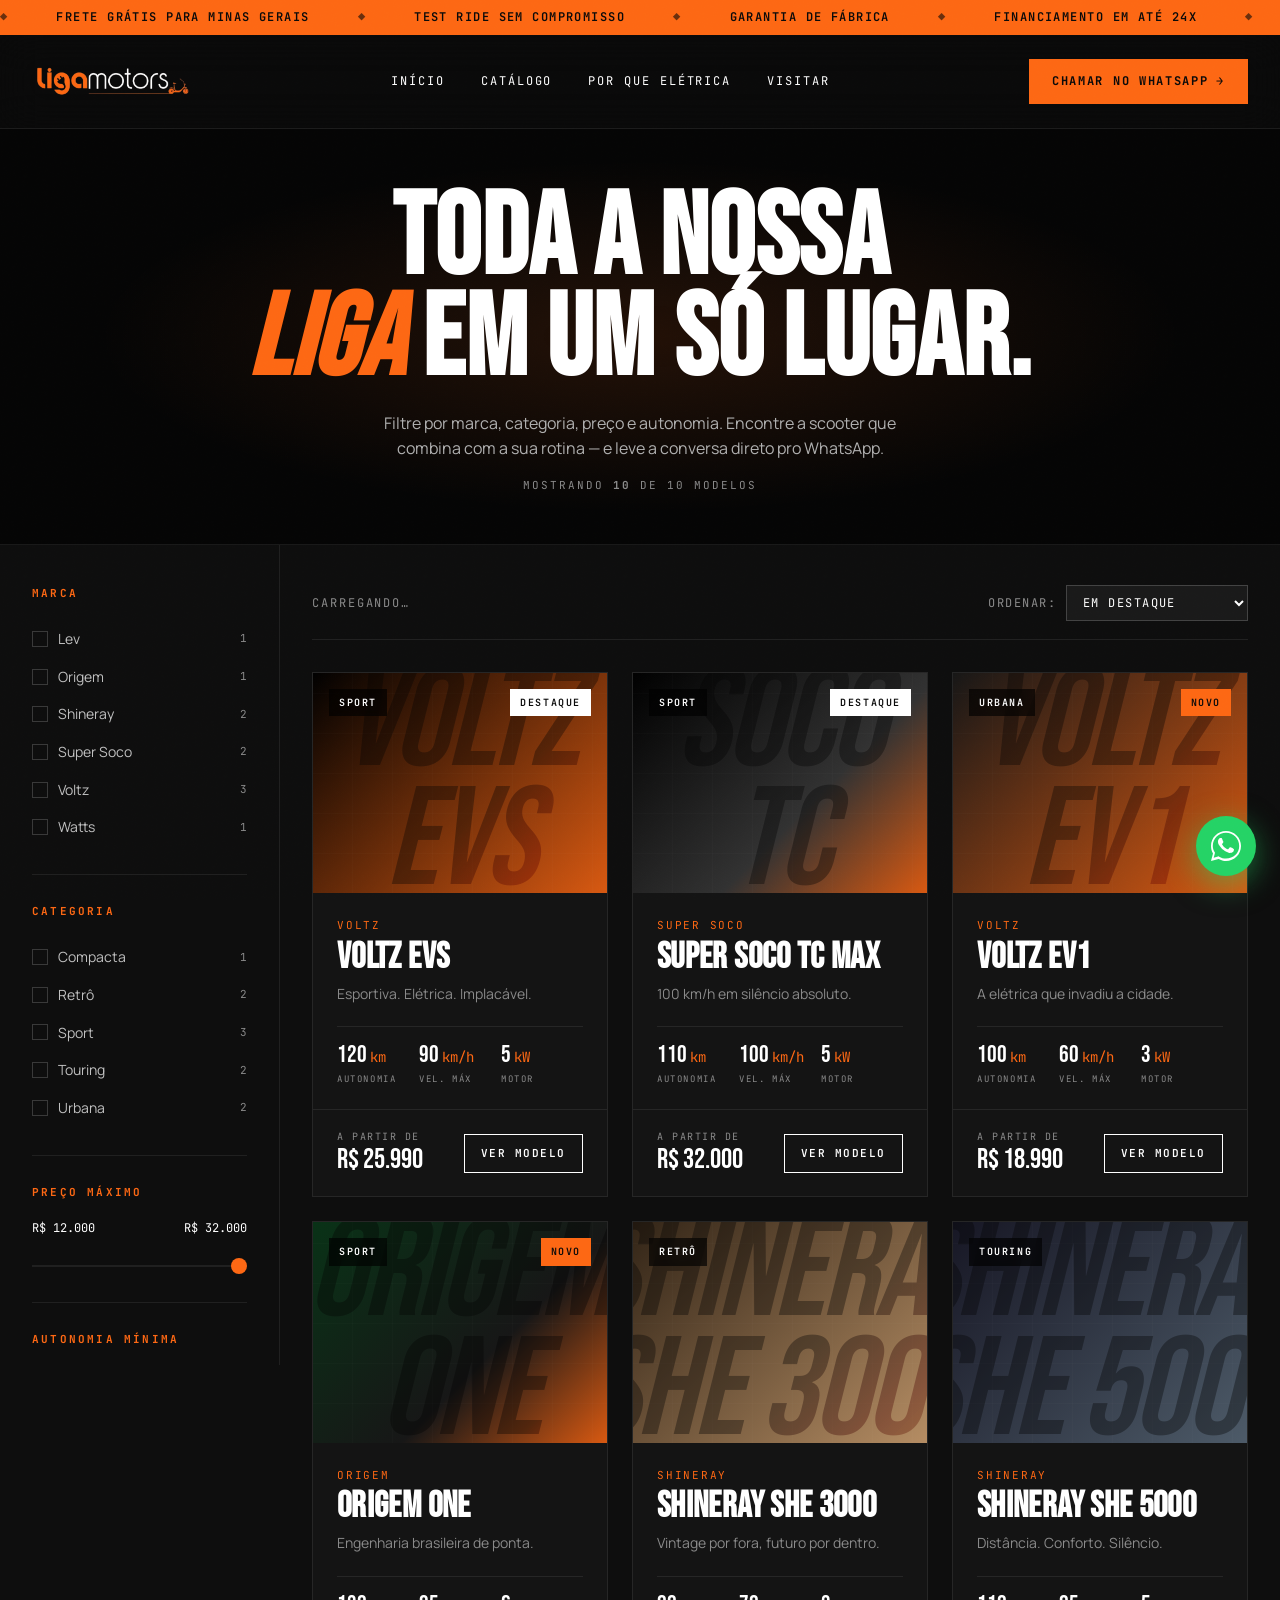
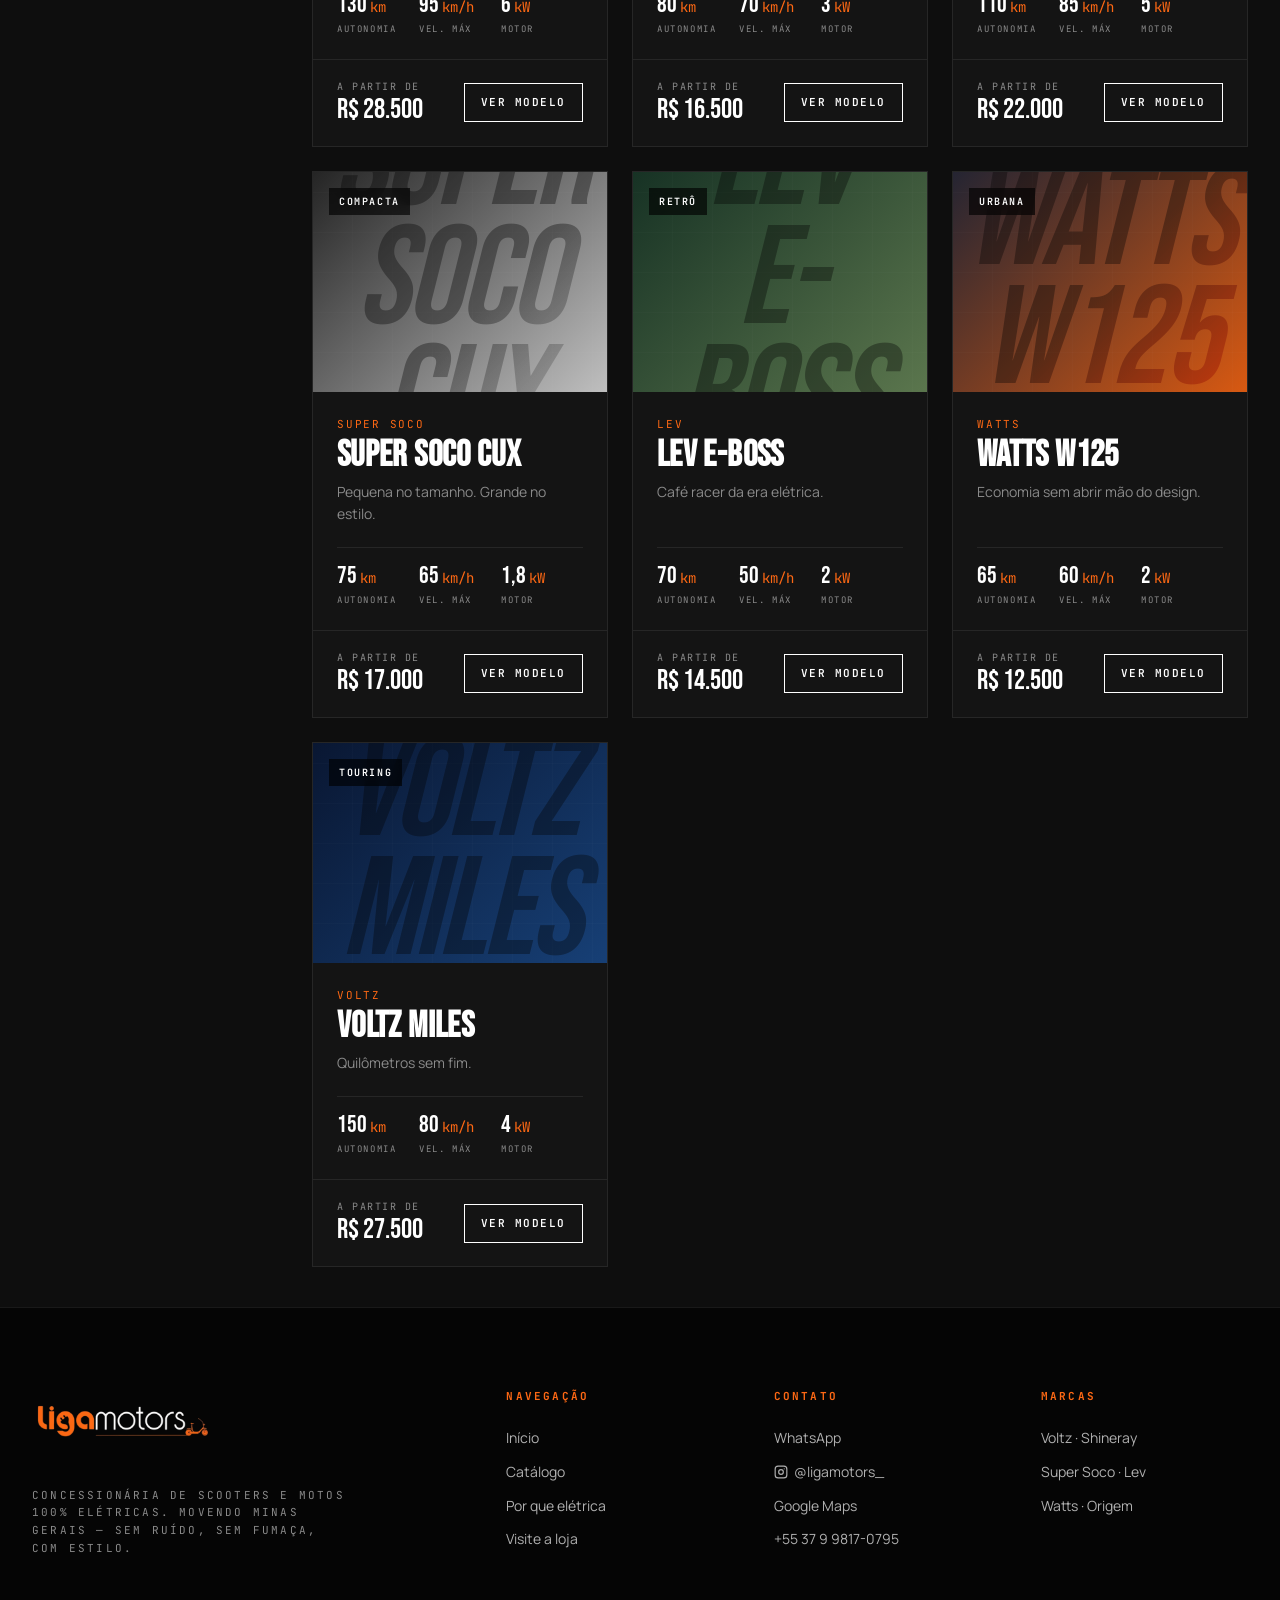
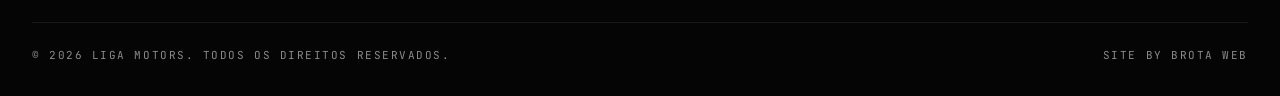
==== catalogo.html @ a788f03a "Fix: centralizar todo conteúdo da home no mobile" ====
<!DOCTYPE html>
<html lang="pt-BR">
<head>
<meta charset="UTF-8">
<meta name="viewport" content="width=device-width,initial-scale=1.0">
<title>Catálogo · Liga Motors</title>
<link rel="preconnect" href="https://fonts.googleapis.com">
<link rel="preconnect" href="https://fonts.gstatic.com" crossorigin>
<link href="https://fonts.googleapis.com/css2?family=Bebas+Neue&family=Manrope:wght@300;400;500;600;700&family=JetBrains+Mono:wght@400;500;600&display=swap" rel="stylesheet">
<link rel="stylesheet" href="assets/styles.css?v=26">
</head>
<body>

<div class="tape">
  <div class="tape-track">
    <span>Frete grátis para Minas Gerais</span>
    <span>Test ride sem compromisso</span>
    <span>Garantia de fábrica</span>
    <span>Financiamento em até 24x</span>
    <span>Frete grátis para Minas Gerais</span>
    <span>Test ride sem compromisso</span>
    <span>Garantia de fábrica</span>
    <span>Financiamento em até 24x</span>
  </div>
</div>

<header class="header">
  <div class="nav">
    <a href="index.html" class="brand" aria-label="Liga Motors">
      <img src="assets/nova-logo.png" alt="Liga Motors">
    </a>
    <nav class="nav-links" data-nav-links>
      <a href="index.html">Início</a>
      <a href="catalogo.html">Catálogo</a>
      <a href="index.html#por-que">Por que elétrica</a>
      <a href="index.html#visitar">Visitar</a>
    </nav>
    <a href="#" data-wa-general target="_blank" class="nav-cta">Chamar no WhatsApp</a>
    <button class="menu-toggle" data-menu aria-label="Menu">
      <span></span><span></span><span></span>
    </button>
  </div>
</header>

<section class="catalog-hero">
  <div class="container">

    <h1 class="reveal" data-delay="1">Toda a nossa<br><i>liga</i> em um só lugar.</h1>
    <div class="lead">
      <p class="reveal" data-delay="2">Filtre por marca, categoria, preço e autonomia. Encontre a scooter que combina com a sua rotina — e leve a conversa direto pro WhatsApp.</p>
      <div class="reveal" data-delay="3" style="text-align:right;font-family:var(--mono);font-size:11px;letter-spacing:0.18em;text-transform:uppercase;color:var(--mute);">
        <span data-count>Carregando…</span>
      </div>
    </div>
  </div>
</section>

<button class="mobile-filter-toggle" data-mobile-filter>⚙ Abrir filtros</button>

<div class="catalog-layout">
  <aside class="filters" data-filters></aside>
  <main class="catalog-results">
    <div class="catalog-bar">
      <div class="catalog-count" data-count>Carregando…</div>
      <div class="catalog-sort">
        Ordenar:
        <select data-sort>
          <option value="destaque">Em destaque</option>
          <option value="preco-asc">Menor preço</option>
          <option value="preco-desc">Maior preço</option>
          <option value="km-desc">Maior autonomia</option>
          <option value="vel-desc">Maior velocidade</option>
        </select>
      </div>
    </div>
    <div class="bikes-grid" data-bikes-grid></div>
  </main>
</div>

<footer class="footer">
  <div class="container">
    <div class="footer-grid">
      <div>
        <div class="footer-brand"><img src="assets/nova-logo.png" alt="Liga Motors" class="footer-logo">
          <small>Concessionária de scooters e motos 100% elétricas. Movendo Minas Gerais — sem ruído, sem fumaça, com estilo.</small>
        </div>
      </div>
      <div class="footer-col">
        <h4>Navegação</h4>
        <a href="index.html">Início</a>
        <a href="catalogo.html">Catálogo</a>
        <a href="index.html#por-que">Por que elétrica</a>
        <a href="index.html#visitar">Visite a loja</a>
      </div>
      <div class="footer-col">
        <h4>Contato</h4>
        <a href="#" data-wa-general target="_blank">WhatsApp</a>
        <a href="https://www.instagram.com/ligamotors_/" target="_blank" class="footer-insta"><svg xmlns="http://www.w3.org/2000/svg" width="14" height="14" viewBox="0 0 24 24" fill="none" stroke="currentColor" stroke-width="2" stroke-linecap="round" stroke-linejoin="round"><rect x="2" y="2" width="20" height="20" rx="5" ry="5"/><circle cx="12" cy="12" r="4"/><circle cx="17.5" cy="6.5" r="1" fill="currentColor" stroke="none"/></svg> @ligamotors_</a>
        <a href="https://maps.app.goo.gl/ASoEA7MaQ3Tddig78" target="_blank">Google Maps</a>
        <p>+55 37 9 9817-0795</p>
      </div>
      <div class="footer-col">
        <h4>Marcas</h4>
        <p>Voltz · Shineray</p>
        <p>Super Soco · Lev</p>
        <p>Watts · Origem</p>
      </div>
    </div>
    <div class="footer-bottom">
      <span>© 2026 Liga Motors. Todos os direitos reservados.</span>
      <span>Site by Brota Web</span>
    </div>
  </div>
</footer>

<a href="#" data-wa-general target="_blank" class="float-wa" aria-label="WhatsApp">
  <svg viewBox="0 0 32 32"><path d="M16 0C7.16 0 0 7.16 0 16c0 2.82.74 5.58 2.14 8L0 32l8.18-2.14C10.58 31.26 13.27 32 16 32c8.84 0 16-7.16 16-16S24.84 0 16 0zm0 29.34c-2.55 0-5.05-.68-7.24-1.97l-.52-.31-5.39 1.41 1.44-5.25-.34-.54C2.64 20.49 1.92 18.27 1.92 16 1.92 8.22 8.22 1.92 16 1.92S30.08 8.22 30.08 16 23.78 29.34 16 29.34zm7.74-10.55c-.42-.21-2.5-1.23-2.89-1.37-.39-.14-.67-.21-.96.21-.28.42-1.1 1.37-1.34 1.65-.25.28-.49.31-.91.1-.42-.21-1.78-.66-3.39-2.09-1.25-1.12-2.1-2.5-2.34-2.92-.25-.42-.03-.65.18-.86.19-.19.42-.49.63-.74.21-.25.28-.42.42-.7.14-.28.07-.53-.04-.74-.1-.21-.96-2.32-1.31-3.17-.34-.83-.7-.72-.96-.73h-.81c-.28 0-.74.1-1.13.53-.39.42-1.48 1.44-1.48 3.52 0 2.08 1.52 4.09 1.73 4.37.21.28 2.99 4.55 7.24 6.39 1.01.44 1.8.7 2.41.9.96.31 1.84.27 2.53.16.77-.12 2.5-1.02 2.85-2 .35-.99.35-1.83.25-2-.1-.18-.39-.28-.81-.49z"/></svg>
</a>

<script src="assets/data.js"></script>
<script src="assets/script.js"></script>
</body>
</html>
---- assets/styles.css ----
/* ================================
   LIGA MOTORS — Design System
   ================================ */
:root {
  --orange: #fd6814;
  --orange-dim: #c44a08;
  --orange-glow: rgba(253, 104, 20, 0.35);
  --black: #0a0a0a;
  --ink: #050505;
  --bg: #0e0e0e;
  --bg-2: #141414;
  --line: rgba(255, 255, 255, 0.08);
  --line-strong: rgba(255, 255, 255, 0.18);
  --white: #ffffff;
  --mute: #8a8a8a;
  --mute-2: #5a5a5a;
  --display: "Bebas Neue", "Oswald", sans-serif;
  --sans: "Manrope", -apple-system, sans-serif;
  --mono: "JetBrains Mono", "Courier New", monospace;
}

* {
  margin: 0;
  padding: 0;
  box-sizing: border-box;
}

html {
  scroll-behavior: smooth;
}

body {
  font-family: var(--sans);
  background: var(--bg);
  color: var(--white);
  line-height: 1.55;
  -webkit-font-smoothing: antialiased;
  overflow-x: hidden;
}

a { color: inherit; text-decoration: none; }
button { font-family: inherit; cursor: pointer; border: none; background: none; color: inherit; }
img, svg { max-width: 100%; display: block; }

/* Grain overlay */
body::before {
  content: "";
  position: fixed;
  inset: 0;
  pointer-events: none;
  opacity: 0.04;
  z-index: 1000;
  background-image: url("data:image/svg+xml;utf8,<svg xmlns='http://www.w3.org/2000/svg' width='200' height='200'><filter id='n'><feTurbulence baseFrequency='0.9' numOctaves='2'/></filter><rect width='200' height='200' filter='url(%23n)' opacity='0.7'/></svg>");
  mix-blend-mode: overlay;
}

/* Typography utilities */
.display {
  font-family: var(--display);
  font-weight: 400;
  letter-spacing: 0.005em;
  line-height: 0.9;
  text-transform: uppercase;
}
.mono {
  font-family: var(--mono);
  letter-spacing: -0.02em;
}
.eyebrow {
  font-family: var(--mono);
  font-size: 11px;
  letter-spacing: 0.18em;
  text-transform: uppercase;
  color: var(--mute);
}

/* ===== Layout ===== */
.container {
  max-width: 1480px;
  margin: 0 auto;
  padding: 0 32px;
}
@media (max-width: 720px) {
  .container { padding: 0 20px; }
}

/* ===== Top tape ===== */
.tape {
  background: var(--orange);
  color: var(--black);
  padding: 8px 0;
  overflow: hidden;
  font-family: var(--mono);
  font-size: 12px;
  font-weight: 600;
  letter-spacing: 0.12em;
  text-transform: uppercase;
  border-bottom: 1px solid var(--black);
}
.tape-track {
  display: flex;
  gap: 48px;
  white-space: nowrap;
  animation: marquee 30s linear infinite;
  width: max-content;
}
.tape-track span::before {
  content: "◆";
  margin-right: 48px;
  opacity: 0.6;
}
@keyframes marquee {
  from { transform: translateX(0); }
  to { transform: translateX(-50%); }
}

/* ===== Header ===== */
.header {
  position: sticky;
  top: 0;
  z-index: 100;
  background: rgba(10, 10, 10, 0.85);
  backdrop-filter: blur(20px);
  -webkit-backdrop-filter: blur(20px);
  border-bottom: 1px solid var(--line);
}
.nav {
  display: flex;
  align-items: center;
  justify-content: space-between;
  padding: 18px 32px;
  max-width: 1480px;
  margin: 0 auto;
}
.brand {
  display: flex;
  align-items: center;
  gap: 0;
}
.brand {
  position: relative;
  z-index: 5;
}
.brand img {
  height: 160px;
  width: 160px;
  display: block;
  object-fit: contain;
  margin: -52px 0;
}
@media (max-width: 540px) {
  .brand img { height: 100px; width: 100px; margin: -30px 0; }
}
.nav-links {
  display: flex;
  gap: 36px;
  align-items: center;
}
.nav-links a {
  font-family: var(--mono);
  font-size: 12px;
  letter-spacing: 0.16em;
  text-transform: uppercase;
  color: var(--white);
  position: relative;
  padding: 6px 0;
  transition: color 0.2s;
}
.nav-links a:hover { color: var(--orange); }
.nav-links a::after {
  content: "";
  position: absolute;
  left: 0;
  bottom: 0;
  height: 1px;
  width: 0;
  background: var(--orange);
  transition: width 0.3s;
}
.nav-links a:hover::after { width: 100%; }
.nav-cta {
  padding: 12px 22px;
  background: var(--orange);
  color: var(--black);
  font-family: var(--mono);
  font-size: 12px;
  font-weight: 700;
  letter-spacing: 0.14em;
  text-transform: uppercase;
  display: inline-flex;
  align-items: center;
  gap: 8px;
  transition: all 0.2s;
  border: 1px solid var(--orange);
}
.nav-cta:hover {
  background: transparent;
  color: var(--orange);
}
.nav-cta::after { content: "→"; }
.menu-toggle { display: none; }
@media (max-width: 980px) {
  .nav-links { display: none; }
  .nav-links.open {
    display: flex;
    position: absolute;
    top: 100%;
    left: 0;
    right: 0;
    flex-direction: column;
    background: var(--ink);
    padding: 24px 32px;
    border-bottom: 1px solid var(--line);
    gap: 20px;
    align-items: flex-start;
  }
  .menu-toggle {
    display: flex;
    flex-direction: column;
    gap: 5px;
    padding: 10px;
  }
  .menu-toggle span {
    width: 24px;
    height: 2px;
    background: var(--white);
    transition: 0.2s;
  }
}

/* ===== Hero ===== */
.hero {
  position: relative;
  min-height: 92vh;
  display: flex;
  flex-direction: column;
  justify-content: flex-end;
  padding: 80px 0 180px;
  background: radial-gradient(ellipse at 80% 50%, rgba(253, 104, 20, 0.18) 0%, transparent 55%), var(--ink);
  overflow: hidden;
}
.hero > .container {
  width: 100%;
}
.hero-grid {
  position: absolute;
  inset: 0;
  background-image:
    linear-gradient(to right, var(--line) 1px, transparent 1px),
    linear-gradient(to bottom, var(--line) 1px, transparent 1px);
  background-size: 80px 80px;
  mask-image: radial-gradient(ellipse at center, black 30%, transparent 80%);
  -webkit-mask-image: radial-gradient(ellipse at center, black 30%, transparent 80%);
  pointer-events: none;
}
.hero-meta {
  position: absolute;
  top: 80px;
  left: 0;
  right: 0;
}
.hero-meta-row {
  display: flex;
  justify-content: space-between;
  font-family: var(--mono);
  font-size: 11px;
  letter-spacing: 0.18em;
  text-transform: uppercase;
  color: var(--mute);
}
.hero-meta-row span { display: flex; align-items: center; gap: 10px; }
.hero-meta-row .dot {
  width: 6px;
  height: 6px;
  background: var(--orange);
  border-radius: 50%;
  box-shadow: 0 0 12px var(--orange);
  animation: pulse 1.4s infinite;
}
@keyframes pulse {
  50% { opacity: 0.4; transform: scale(1.4); }
}
.hero-inner {
  display: grid;
  grid-template-columns: 1fr 1fr;
  align-items: center;
  gap: 40px;
  width: 100%;
  padding-left: 60px;
  position: relative;
  z-index: 2;
}
.hero-content {
  display: flex;
  flex-direction: column;
  gap: 32px;
}
.hero-moto {
  display: flex;
  align-items: center;
  justify-content: center;
  position: relative;
}
.hero-moto-img {
  width: 100%;
  max-width: 560px;
  height: auto;
  filter: drop-shadow(0 0 40px rgba(253, 104, 20, 0.25));
}
.hero-title {
  font-size: clamp(64px, 9vw, 150px);
  font-family: var(--display);
  line-height: 0.9;
  letter-spacing: -0.01em;
}
.hero-title .accent {
  color: var(--orange);
  font-style: italic;
}
.hero-title .outline {
  -webkit-text-stroke: 2px var(--white);
  color: transparent;
}
.hero-side {
  padding-bottom: 20px;
}
.hero-side p {
  font-size: 17px;
  color: #c0c0c0;
  max-width: 380px;
  margin-bottom: 30px;
}
.hero-actions {
  display: flex;
  gap: 14px;
  flex-wrap: wrap;
}
.btn {
  display: inline-flex;
  align-items: center;
  gap: 10px;
  padding: 16px 28px;
  font-family: var(--mono);
  font-size: 13px;
  font-weight: 600;
  letter-spacing: 0.14em;
  text-transform: uppercase;
  border: 1px solid currentColor;
  transition: all 0.25s;
}
.btn-primary {
  background: var(--orange);
  color: var(--black);
  border-color: var(--orange);
}
.btn-primary:hover {
  background: var(--white);
  border-color: var(--white);
}
.btn-ghost {
  color: var(--white);
}
.btn-ghost:hover {
  background: var(--white);
  color: var(--black);
}
.btn .arrow {
  width: 16px;
  height: 12px;
  position: relative;
  transition: transform 0.2s;
}
.btn .arrow::before, .btn .arrow::after {
  content: "";
  position: absolute;
  background: currentColor;
}
.btn .arrow::before {
  width: 100%;
  height: 1.5px;
  top: 50%;
  transform: translateY(-50%);
}
.btn .arrow::after {
  width: 8px;
  height: 8px;
  border-top: 1.5px solid currentColor;
  border-right: 1.5px solid currentColor;
  right: 0;
  top: 50%;
  transform: translateY(-50%) rotate(45deg);
  background: transparent;
}
.btn:hover .arrow { transform: translateX(4px); }

/* Hero footer bar */
.hero-footer {
  position: absolute;
  bottom: 0;
  left: 0;
  right: 0;
  border-top: 1px solid var(--line-strong);
  background: rgba(5, 5, 5, 0.6);
  backdrop-filter: blur(10px);
  padding: 20px 0;
}
.hero-stats {
  display: grid;
  grid-template-columns: repeat(4, 1fr);
  gap: 0;
}
.hero-stats > div {
  text-align: center;
  padding: 0 20px;
  border-right: 1px solid var(--line);
  display: flex;
  flex-direction: column;
  align-items: center;
  justify-content: center;
}
.hero-stats > div:last-child { border-right: none; }
.hero-stat-num {
  font-family: var(--display);
  font-size: 44px;
  line-height: 1;
  color: var(--white);
  letter-spacing: 0.01em;
}
.hero-stat-num span { color: var(--orange); }
.hero-stat-label {
  font-family: var(--mono);
  font-size: 10px;
  letter-spacing: 0.2em;
  text-transform: uppercase;
  color: var(--mute);
  margin-top: 8px;
}

@media (max-width: 980px) {
  .hero { padding: 60px 0 220px; min-height: auto; }
  .hero-inner { grid-template-columns: 1fr; gap: 24px; padding-left: 32px; }
  .hero-moto { display: none; }
  .hero-stats { grid-template-columns: repeat(2, 1fr); gap: 24px; }
  .hero-meta-row { gap: 16px; flex-wrap: wrap; }
  .hero-meta-row span:nth-child(2) { display: none; }
  .hero-title { font-size: clamp(60px, 18vw, 110px); }
}
@media (max-width: 540px) {
  .nav-cta { display: none; }
  .nav { padding: 14px 20px; }
  .brand-text { font-size: 18px; }
  .brand-text small { font-size: 8px; }
}

/* ===== Section base ===== */
.section {
  padding: 70px 0;
  position: relative;
}
.section-head {
  display: flex;
  flex-direction: column;
  align-items: center;
  text-align: center;
  gap: 16px;
  margin-bottom: 40px;
  border-bottom: 1px solid var(--line-strong);
  padding-bottom: 24px;
}
.section-head .num {
  font-family: var(--mono);
  font-size: 12px;
  color: var(--orange);
  letter-spacing: 0.2em;
}
.section-head h2 {
  font-family: var(--display);
  font-size: clamp(48px, 7vw, 96px);
  line-height: 0.9;
  letter-spacing: 0.01em;
}
.section-head h2 i {
  color: var(--orange);
  font-style: italic;
}
.section-head .head-meta {
  font-family: var(--mono);
  font-size: 11px;
  letter-spacing: 0.18em;
  text-transform: uppercase;
  color: var(--mute);
  text-align: right;
  max-width: 220px;
}

@media (max-width: 720px) {
  .section { padding: 50px 0; }
  .section-head { gap: 12px; }
}

/* ===== Catalog cards (home preview & catalog page) ===== */
.bikes-grid {
  display: grid;
  grid-template-columns: repeat(3, 1fr);
  gap: 24px;
}
@media (max-width: 1100px) {
  .bikes-grid { grid-template-columns: repeat(2, 1fr); }
}
@media (max-width: 640px) {
  .bikes-grid { grid-template-columns: 1fr; }
}

.bike-card {
  background: var(--bg-2);
  border: 1px solid var(--line);
  position: relative;
  overflow: hidden;
  display: flex;
  flex-direction: column;
  transition: all 0.3s;
  text-decoration: none;
}
.bike-card:hover {
  border-color: var(--orange);
  transform: translateY(-4px);
}
.bike-card:hover .bike-image::after {
  opacity: 1;
}
.bike-card:hover .bike-cta { background: var(--orange); color: var(--black); }

.bike-image {
  aspect-ratio: 4 / 3;
  position: relative;
  overflow: hidden;
  background: var(--ink);
}
.bike-image .bg {
  position: absolute;
  inset: 0;
  opacity: 0.85;
}
.bike-image::after {
  content: "";
  position: absolute;
  inset: 0;
  background:
    repeating-linear-gradient(90deg, transparent 0 39px, rgba(255,255,255,0.04) 39px 40px),
    repeating-linear-gradient(0deg, transparent 0 39px, rgba(255,255,255,0.04) 39px 40px);
  opacity: 0.4;
  transition: opacity 0.4s;
}
.bike-image .silhouette {
  position: absolute;
  inset: 0;
  display: flex;
  align-items: center;
  justify-content: center;
  font-family: var(--display);
  font-size: clamp(60px, 12vw, 140px);
  color: rgba(0, 0, 0, 0.35);
  letter-spacing: -0.02em;
  line-height: 0.85;
  text-align: center;
  padding: 24px;
  z-index: 2;
  font-style: italic;
  mix-blend-mode: overlay;
}
.bike-tags {
  position: absolute;
  top: 16px;
  left: 16px;
  right: 16px;
  display: flex;
  justify-content: space-between;
  z-index: 3;
}
.tag {
  font-family: var(--mono);
  font-size: 10px;
  font-weight: 600;
  letter-spacing: 0.16em;
  text-transform: uppercase;
  padding: 6px 10px;
  background: rgba(0, 0, 0, 0.65);
  color: var(--white);
  backdrop-filter: blur(6px);
}
.tag.new { background: var(--orange); color: var(--black); }
.tag.featured { background: var(--white); color: var(--black); }
.bike-body {
  padding: 24px 24px 0;
  flex: 1;
  display: flex;
  flex-direction: column;
}
.bike-marca {
  font-family: var(--mono);
  font-size: 11px;
  letter-spacing: 0.16em;
  text-transform: uppercase;
  color: var(--orange);
  margin-bottom: 6px;
}
.bike-name {
  font-family: var(--display);
  font-size: 36px;
  line-height: 0.95;
  margin-bottom: 8px;
  letter-spacing: 0.01em;
}
.bike-tagline {
  font-size: 14px;
  color: var(--mute);
  margin-bottom: 22px;
  flex: 1;
}
.bike-specs {
  display: grid;
  grid-template-columns: repeat(3, 1fr);
  gap: 0;
  border-top: 1px solid var(--line);
  padding-top: 16px;
}
.bike-spec {
  font-family: var(--mono);
  text-align: left;
  padding-right: 8px;
}
.bike-spec .v {
  font-family: var(--display);
  font-size: 24px;
  color: var(--white);
  line-height: 1;
}
.bike-spec .v span { color: var(--orange); font-size: 14px; margin-left: 3px; font-family: var(--mono); }
.bike-spec .l {
  font-size: 9px;
  letter-spacing: 0.18em;
  text-transform: uppercase;
  color: var(--mute);
  margin-top: 6px;
}
.bike-footer {
  padding: 22px 24px;
  display: flex;
  justify-content: space-between;
  align-items: center;
  border-top: 1px solid var(--line);
  margin-top: 22px;
}
.bike-price {
  font-family: var(--display);
  font-size: 28px;
  color: var(--white);
  line-height: 1;
}
.bike-price small {
  display: block;
  font-family: var(--mono);
  font-size: 10px;
  color: var(--mute);
  letter-spacing: 0.15em;
  text-transform: uppercase;
  margin-bottom: 4px;
  font-weight: 400;
}
.bike-cta {
  padding: 10px 16px;
  background: transparent;
  color: var(--white);
  font-family: var(--mono);
  font-size: 11px;
  font-weight: 600;
  letter-spacing: 0.14em;
  text-transform: uppercase;
  border: 1px solid var(--white);
  transition: all 0.2s;
}

/* ===== Marca strip ===== */
.brands-strip {
  padding: 40px 0;
  background:
    linear-gradient(to bottom,
      var(--ink) 0%,
      var(--orange) 50%,
      var(--ink) 100%);
}
.brand-pill { font-size: 22px; }
.brands-row {
  display: flex;
  align-items: center;
  justify-content: space-around;
  gap: 40px;
  flex-wrap: wrap;
}
.brand-pill {
  font-family: var(--display);
  font-size: 28px;
  letter-spacing: 0.08em;
  color: var(--black);
  transition: color 0.2s;
  cursor: default;
}
.brand-pill:hover { color: var(--white); }
.brands-drag-hint {
  display: none;
}

@media (max-width: 540px) {
  .brands-drag-hint {
    display: block;
    text-align: center;
    font-family: var(--mono);
    font-size: 9px;
    letter-spacing: 0.16em;
    text-transform: uppercase;
    color: rgba(0,0,0,0.35);
    margin-top: 10px;
    animation: nudge 2s ease-in-out infinite;
  }
  @keyframes nudge {
    0%,100% { transform: translateX(0); opacity: 0.5; }
    50%      { transform: translateX(4px); opacity: 1; }
  }
  .brands-strip {
    padding: 28px 0;
    overflow: hidden;
  }
  .brands-strip .container {
    padding: 0;
    max-width: 100%;
  }
  .brands-row {
    display: flex;
    flex-wrap: nowrap;
    justify-content: flex-start;
    gap: 0;
    overflow-x: auto;
    -webkit-overflow-scrolling: touch;
    scrollbar-width: none;
    padding: 0 20px;
    gap: 28px;
  }
  .brands-row::-webkit-scrollbar { display: none; }
  .brand-pill {
    flex-shrink: 0;
    font-size: 22px;
    white-space: nowrap;
  }
}

/* ===== Why / Diff section ===== */
.diff-grid {
  display: grid;
  grid-template-columns: repeat(3, 1fr);
  gap: 1px;
  background: var(--line);
  border: 1px solid var(--line);
}
.diff-cell {
  background: var(--bg);
  padding: 50px 40px;
  position: relative;
  transition: background 0.3s;
}
.diff-cell:hover {
  background: var(--bg-2);
}
.diff-cell .num {
  font-family: var(--mono);
  font-size: 11px;
  letter-spacing: 0.18em;
  color: var(--orange);
  margin-bottom: 30px;
}
.diff-cell h3 {
  font-family: var(--display);
  font-size: 36px;
  line-height: 0.95;
  margin-bottom: 18px;
}
.diff-cell p {
  color: var(--mute);
  font-size: 15px;
}
@media (max-width: 900px) { .diff-grid { grid-template-columns: 1fr; } }

/* ===== CTA / Compare section ===== */
.cta-block {
  background: var(--orange);
  color: var(--black);
  padding: 100px 60px;
  display: grid;
  grid-template-columns: 1.5fr 1fr;
  gap: 60px;
  align-items: end;
  position: relative;
  overflow: hidden;
}
.cta-block::before {
  content: "LIGA";
  position: absolute;
  bottom: -50px;
  right: -20px;
  font-family: var(--display);
  font-size: 380px;
  color: rgba(0, 0, 0, 0.06);
  line-height: 0.8;
  pointer-events: none;
}
.cta-block h2 {
  font-family: var(--display);
  font-size: clamp(56px, 8vw, 120px);
  line-height: 0.85;
  letter-spacing: 0.005em;
  position: relative;
  z-index: 2;
}
.cta-block p {
  font-size: 17px;
  max-width: 340px;
  margin-bottom: 24px;
  position: relative;
  z-index: 2;
}
.cta-block .btn {
  background: var(--black);
  color: var(--white);
  border-color: var(--black);
  position: relative;
  z-index: 2;
}
.cta-block .btn:hover {
  background: var(--white);
  color: var(--black);
  border-color: var(--white);
}
@media (max-width: 900px) {
  .cta-block { grid-template-columns: 1fr; padding: 60px 32px; }
}

/* ===== Model CTA Section ===== */
.model-cta-section {
  position: relative;
  overflow: hidden;
  background: var(--orange);
}
.model-cta-inner {
  position: relative;
  max-width: 1480px;
  margin: 0 auto;
  padding: 100px 60px;
  display: flex;
  align-items: center;
  justify-content: center;
}
.model-cta-bg-text {
  position: absolute;
  font-family: var(--display);
  font-size: clamp(200px, 30vw, 420px);
  font-weight: 400;
  color: rgba(0,0,0,0.07);
  line-height: 1;
  right: -20px;
  bottom: -40px;
  pointer-events: none;
  user-select: none;
  letter-spacing: -0.02em;
}
.model-cta-content {
  text-align: center;
  position: relative;
  z-index: 2;
}
.model-cta-tag {
  display: inline-block;
  font-family: var(--mono);
  font-size: 11px;
  font-weight: 700;
  letter-spacing: 0.22em;
  text-transform: uppercase;
  color: rgba(0,0,0,0.55);
  background: rgba(0,0,0,0.1);
  padding: 6px 16px;
  border-radius: 99px;
  margin-bottom: 24px;
}
.model-cta-title {
  font-family: var(--display);
  font-size: clamp(60px, 9vw, 140px);
  line-height: 0.88;
  letter-spacing: 0.005em;
  color: var(--black);
  margin-bottom: 20px;
}
.model-cta-title i {
  font-style: italic;
  color: var(--black);
}
.model-cta-sub {
  font-family: var(--mono);
  font-size: 12px;
  font-weight: 600;
  letter-spacing: 0.14em;
  text-transform: uppercase;
  color: rgba(0,0,0,0.55);
  margin-bottom: 40px;
}
.model-cta-actions {
  display: flex;
  gap: 16px;
  justify-content: center;
  flex-wrap: wrap;
  margin-bottom: 20px;
}
.model-cta-btn-primary {
  display: inline-flex;
  align-items: center;
  gap: 10px;
  background: var(--black);
  color: var(--white);
  font-family: var(--mono);
  font-size: 13px;
  font-weight: 700;
  letter-spacing: 0.14em;
  text-transform: uppercase;
  padding: 18px 36px;
  border-radius: 4px;
  transition: background 0.2s, transform 0.15s;
}
.model-cta-btn-primary:hover {
  background: #222;
  transform: translateY(-2px);
}
.model-cta-btn-ghost {
  display: inline-flex;
  align-items: center;
  gap: 10px;
  border: 2px solid rgba(0,0,0,0.35);
  color: var(--black);
  font-family: var(--mono);
  font-size: 13px;
  font-weight: 600;
  letter-spacing: 0.14em;
  text-transform: uppercase;
  padding: 18px 32px;
  border-radius: 4px;
  transition: border-color 0.2s, background 0.2s;
}
.model-cta-btn-ghost:hover {
  border-color: var(--black);
  background: rgba(0,0,0,0.08);
}
.model-cta-tel {
  font-family: var(--mono);
  font-size: 13px;
  color: rgba(0,0,0,0.5);
  letter-spacing: 0.08em;
}
.model-cta-tel strong {
  color: var(--black);
}
@media (max-width: 720px) {
  .model-cta-inner { padding: 70px 24px; }
  .model-cta-actions { flex-direction: column; align-items: center; }
}

/* ===== Locação / Visit ===== */
.visit-grid {
  display: grid;
  grid-template-columns: 1fr 1fr;
  gap: 0;
  border: 1px solid var(--line);
}
.visit-block {
  padding: 60px;
  border-right: 1px solid var(--line);
  background: var(--bg-2);
}
.visit-block:last-child { border-right: none; }
.visit-block h3 {
  font-family: var(--display);
  font-size: 56px;
  line-height: 0.9;
  margin-bottom: 20px;
  letter-spacing: 0.005em;
}
.visit-block h3 i { color: var(--orange); font-style: italic; }
.visit-block p { color: #b0b0b0; margin-bottom: 30px; }
.visit-row {
  display: flex;
  gap: 14px;
  align-items: center;
  padding: 18px 0;
  border-top: 1px solid var(--line);
  font-family: var(--mono);
  font-size: 13px;
  letter-spacing: 0.05em;
}
.visit-row span:first-child {
  color: var(--orange);
  width: 70px;
  font-size: 10px;
  letter-spacing: 0.2em;
  text-transform: uppercase;
}
@media (max-width: 900px) {
  .visit-grid { grid-template-columns: 1fr; }
  .visit-block { padding: 40px 28px; border-right: none; border-bottom: 1px solid var(--line); }
  .visit-block:last-child { border-bottom: none; }
}

/* ===== Footer ===== */
.footer {
  background: var(--ink);
  border-top: 1px solid var(--line);
  padding: 80px 0 32px;
}
.footer-grid {
  display: grid;
  grid-template-columns: 2fr 1fr 1fr 1fr;
  gap: 60px;
  margin-bottom: 60px;
  align-items: start;
}
.footer-brand {
  display: flex;
  flex-direction: column;
  gap: 8px;
}
.footer-logo {
  width: 180px;
  height: auto;
  display: block;
  margin-bottom: 4px;
}
.footer-brand small {
  display: block;
  font-family: var(--mono);
  font-size: 11px;
  letter-spacing: 0.2em;
  text-transform: uppercase;
  color: var(--mute);
  margin-top: 20px;
  max-width: 320px;
  line-height: 1.6;
  font-weight: 400;
}
.footer-col h4 {
  font-family: var(--mono);
  font-size: 11px;
  letter-spacing: 0.2em;
  text-transform: uppercase;
  color: var(--orange);
  margin-bottom: 22px;
}
.footer-col a, .footer-col p {
  display: block;
  color: #b0b0b0;
  margin-bottom: 12px;
  font-size: 14px;
  transition: color 0.2s;
}
.footer-col a:hover { color: var(--orange); }
.footer-insta {
  display: inline-flex !important;
  align-items: center;
  gap: 6px;
}
.footer-insta svg { flex-shrink: 0; }
.footer-bottom {
  border-top: 1px solid var(--line);
  padding-top: 24px;
  display: flex;
  justify-content: space-between;
  font-family: var(--mono);
  font-size: 11px;
  letter-spacing: 0.14em;
  text-transform: uppercase;
  color: var(--mute);
  flex-wrap: wrap;
  gap: 16px;
}
@media (max-width: 900px) {
  .footer-grid { grid-template-columns: 1fr 1fr; gap: 40px; }
  .footer-logo { width: 140px; height: auto; }
}
@media (max-width: 540px) {
  .footer {
    padding: 40px 0 24px;
  }
  .footer-grid {
    grid-template-columns: 1fr 1fr;
    gap: 28px 20px;
    text-align: center;
  }
  /* Logo ocupa linha inteira */
  .footer-grid > div:first-child {
    grid-column: 1 / -1;
  }
  .footer-brand {
    align-items: center;
  }
  .footer-logo {
    width: 120px;
    margin: 0 auto 4px;
  }
  .footer-brand small {
    font-size: 10px;
    max-width: 260px;
    text-align: center;
  }
  .footer-col h4 {
    margin-bottom: 12px;
  }
  .footer-col a,
  .footer-col p {
    font-size: 13px;
    margin-bottom: 6px;
  }
  .footer-bottom {
    flex-direction: column;
    align-items: center;
    gap: 6px;
    text-align: center;
    font-size: 11px;
    padding-top: 20px;
    margin-top: 28px;
  }
}

/* ===== Floating WhatsApp ===== */
.float-wa {
  position: fixed;
  bottom: 24px;
  right: 24px;
  z-index: 200;
  background: #25d366;
  color: white;
  width: 60px;
  height: 60px;
  border-radius: 50%;
  display: flex;
  align-items: center;
  justify-content: center;
  box-shadow: 0 8px 30px rgba(37, 211, 102, 0.5);
  transition: transform 0.2s;
}
.float-wa:hover { transform: scale(1.08); }
.float-wa svg { width: 30px; height: 30px; fill: white; }

/* ===== Catálogo page ===== */
.catalog-hero {
  padding: 60px 0 50px;
  border-bottom: 1px solid var(--line);
  background: radial-gradient(ellipse at 50% 50%, rgba(253, 104, 20, 0.12) 0%, transparent 60%), var(--ink);
  text-align: center;
}
.catalog-hero h1 {
  font-family: var(--display);
  font-size: clamp(56px, 9vw, 140px);
  line-height: 0.88;
  letter-spacing: 0.005em;
}
.catalog-hero h1 i { color: var(--orange); font-style: italic; }
.catalog-hero .lead {
  display: flex;
  flex-direction: column;
  align-items: center;
  gap: 16px;
  margin-top: 20px;
}
.catalog-hero p {
  color: #b0b0b0;
  max-width: 560px;
  font-size: 16px;
  text-align: center;
}
.catalog-layout {
  display: grid;
  grid-template-columns: 280px 1fr;
  gap: 0;
  min-height: 80vh;
}
.filters {
  border-right: 1px solid var(--line);
  padding: 40px 32px;
  position: sticky;
  top: 80px;
  align-self: start;
  max-height: calc(100vh - 80px);
  overflow-y: auto;
}
.filter-group {
  padding: 28px 0;
  border-bottom: 1px solid var(--line);
}
.filter-group:first-child { padding-top: 0; }
.filter-group h3 {
  font-family: var(--mono);
  font-size: 11px;
  letter-spacing: 0.2em;
  text-transform: uppercase;
  color: var(--orange);
  margin-bottom: 18px;
}
.filter-opt {
  display: flex;
  align-items: center;
  gap: 10px;
  padding: 8px 0;
  cursor: pointer;
  font-size: 14px;
  color: #c0c0c0;
  transition: color 0.2s;
}
.filter-opt:hover { color: var(--white); }
.filter-opt input {
  appearance: none;
  width: 16px;
  height: 16px;
  border: 1px solid var(--line-strong);
  background: transparent;
  position: relative;
  cursor: pointer;
  flex-shrink: 0;
}
.filter-opt input:checked {
  background: var(--orange);
  border-color: var(--orange);
}
.filter-opt input:checked::after {
  content: "✓";
  position: absolute;
  inset: 0;
  display: flex;
  align-items: center;
  justify-content: center;
  color: var(--black);
  font-size: 11px;
  font-weight: 700;
}
.filter-opt .count {
  margin-left: auto;
  font-family: var(--mono);
  font-size: 11px;
  color: var(--mute);
}
.filter-range {
  margin-top: 8px;
}
.filter-range .vals {
  display: flex;
  justify-content: space-between;
  font-family: var(--mono);
  font-size: 12px;
  color: var(--white);
  margin-bottom: 12px;
}
.filter-range input[type="range"] {
  width: 100%;
  -webkit-appearance: none;
  background: var(--line);
  height: 2px;
  outline: none;
}
.filter-range input[type="range"]::-webkit-slider-thumb {
  -webkit-appearance: none;
  width: 16px;
  height: 16px;
  background: var(--orange);
  cursor: pointer;
  border-radius: 50%;
}
.filter-range input[type="range"]::-moz-range-thumb {
  width: 16px;
  height: 16px;
  background: var(--orange);
  cursor: pointer;
  border: none;
  border-radius: 50%;
}
.filter-clear {
  width: 100%;
  margin-top: 20px;
  padding: 12px;
  border: 1px solid var(--line-strong);
  font-family: var(--mono);
  font-size: 11px;
  letter-spacing: 0.16em;
  text-transform: uppercase;
  color: var(--white);
  transition: all 0.2s;
}
.filter-clear:hover {
  background: var(--orange);
  border-color: var(--orange);
  color: var(--black);
}

.catalog-results {
  padding: 40px 32px;
}
.catalog-bar {
  display: flex;
  justify-content: space-between;
  align-items: center;
  margin-bottom: 32px;
  padding-bottom: 18px;
  border-bottom: 1px solid var(--line);
}
.catalog-count {
  font-family: var(--mono);
  font-size: 12px;
  letter-spacing: 0.16em;
  text-transform: uppercase;
  color: var(--mute);
}
.catalog-count strong { color: var(--orange); }
.catalog-sort {
  display: flex;
  align-items: center;
  gap: 10px;
  font-family: var(--mono);
  font-size: 12px;
  letter-spacing: 0.12em;
  text-transform: uppercase;
  color: var(--mute);
}
.catalog-sort select {
  background: #1a1a1a;
  border: 1px solid var(--line-strong);
  color: var(--white);
  font-family: var(--mono);
  font-size: 12px;
  padding: 8px 12px;
  cursor: pointer;
  text-transform: uppercase;
  letter-spacing: 0.12em;
}
.catalog-sort select option {
  background: #1a1a1a;
  color: var(--white);
}
.no-results {
  padding: 80px 20px;
  text-align: center;
  color: var(--mute);
}
.no-results h3 {
  font-family: var(--display);
  font-size: 48px;
  color: var(--white);
  margin-bottom: 12px;
}
.mobile-filter-toggle { display: none; }
@media (max-width: 900px) {
  .catalog-layout { grid-template-columns: 1fr; }
  .filters {
    position: static;
    border-right: none;
    border-bottom: 1px solid var(--line);
    max-height: 0;
    overflow: hidden;
    padding: 0 32px;
    transition: max-height 0.3s;
  }
  .filters.open {
    max-height: 2000px;
    padding: 32px;
    overflow-y: auto;
  }
  .mobile-filter-toggle {
    display: block;
    width: 100%;
    padding: 16px;
    background: var(--orange);
    color: var(--black);
    font-family: var(--mono);
    font-size: 12px;
    font-weight: 700;
    letter-spacing: 0.14em;
    text-transform: uppercase;
    border: none;
  }
}

/* ===== Catálogo — Mobile ===== */
@media (max-width: 540px) {
  /* Hero */
  .catalog-hero {
    padding: 36px 0 32px;
    text-align: center;
  }
  .catalog-hero h1 {
    font-size: clamp(44px, 13vw, 72px);
    line-height: 0.9;
  }
  .catalog-hero .lead {
    gap: 10px;
    margin-top: 14px;
  }
  .catalog-hero p {
    font-size: 14px;
    max-width: 100%;
    text-align: center;
  }

  /* Botão filtro mobile */
  .mobile-filter-toggle {
    text-align: center;
    letter-spacing: 0.18em;
    padding: 14px 20px;
  }

  /* Barra ordenar */
  .catalog-results {
    padding: 24px 16px;
  }
  .catalog-bar {
    flex-direction: column;
    align-items: center;
    gap: 12px;
    padding-bottom: 16px;
    text-align: center;
  }
  .catalog-count {
    font-size: 11px;
    text-align: center;
  }
  .catalog-sort {
    justify-content: center;
    gap: 8px;
  }
  .catalog-sort select {
    font-size: 11px;
    padding: 8px 10px;
  }

  /* Grid de cards — 1 coluna centralizada */
  .bikes-grid {
    grid-template-columns: 1fr;
    gap: 20px;
    max-width: 360px;
    margin: 0 auto;
  }

  /* Filtros abertos */
  .filters.open {
    padding: 24px 16px;
  }
  .filter-group {
    margin-bottom: 20px;
  }
}

/* ===== Modelo (product) page ===== */
.product-hero {
  position: relative;
  padding: 60px 0 40px;
  border-bottom: 1px solid var(--line);
  background: radial-gradient(ellipse at 70% 50%, rgba(253, 104, 20, 0.18) 0%, transparent 60%), var(--ink);
  min-height: 80vh;
  display: flex;
  align-items: center;
}
.crumb {
  font-family: var(--mono);
  font-size: 11px;
  letter-spacing: 0.16em;
  text-transform: uppercase;
  color: var(--mute);
  margin-bottom: 32px;
}
.crumb a { color: var(--mute); transition: color 0.2s; }
.crumb a:hover { color: var(--orange); }
.crumb .sep { margin: 0 10px; color: var(--orange); }
.product-grid {
  display: grid;
  grid-template-columns: 1.2fr 1fr;
  gap: 60px;
  align-items: center;
}
.product-image {
  aspect-ratio: 4 / 3;
  position: relative;
  overflow: hidden;
  border: 1px solid var(--line);
}
.product-image .bg {
  position: absolute;
  inset: 0;
  opacity: 0.9;
}
.product-image::after {
  content: "";
  position: absolute;
  inset: 0;
  background:
    repeating-linear-gradient(90deg, transparent 0 59px, rgba(255,255,255,0.04) 59px 60px),
    repeating-linear-gradient(0deg, transparent 0 59px, rgba(255,255,255,0.04) 59px 60px);
}
.product-image .silhouette {
  position: absolute;
  inset: 0;
  z-index: 2;
  display: flex;
  align-items: center;
  justify-content: center;
  font-family: var(--display);
  font-size: clamp(80px, 14vw, 200px);
  color: rgba(0, 0, 0, 0.4);
  font-style: italic;
  letter-spacing: -0.02em;
  text-align: center;
  padding: 20px;
  line-height: 0.85;
  mix-blend-mode: overlay;
}
.product-cat {
  font-family: var(--mono);
  font-size: 11px;
  letter-spacing: 0.2em;
  text-transform: uppercase;
  color: var(--orange);
  margin-bottom: 16px;
}
.product-title {
  font-family: var(--display);
  font-size: clamp(56px, 8vw, 110px);
  line-height: 0.88;
  margin-bottom: 16px;
  letter-spacing: 0.005em;
}
.product-tagline {
  font-size: 22px;
  color: #c0c0c0;
  margin-bottom: 36px;
  font-style: italic;
  font-weight: 300;
}
.product-quick {
  display: grid;
  grid-template-columns: repeat(3, 1fr);
  gap: 0;
  margin-bottom: 36px;
  border-top: 1px solid var(--line);
  border-bottom: 1px solid var(--line);
  padding: 24px 0;
}
.product-quick .item {
  border-right: 1px solid var(--line);
  padding-right: 20px;
}
.product-quick .item:last-child { border-right: none; }
.product-quick .v {
  font-family: var(--display);
  font-size: 42px;
  line-height: 1;
  color: var(--white);
}
.product-quick .v span { color: var(--orange); font-size: 16px; font-family: var(--mono); margin-left: 4px; }
.product-quick .l {
  font-family: var(--mono);
  font-size: 10px;
  letter-spacing: 0.18em;
  text-transform: uppercase;
  color: var(--mute);
  margin-top: 6px;
}
.product-price {
  display: flex;
  align-items: end;
  gap: 18px;
  margin-bottom: 32px;
}
.product-price .from {
  font-family: var(--mono);
  font-size: 11px;
  letter-spacing: 0.18em;
  text-transform: uppercase;
  color: var(--mute);
  padding-bottom: 8px;
}
.product-price .val {
  font-family: var(--display);
  font-size: 60px;
  color: var(--white);
  line-height: 0.9;
}
.product-actions {
  display: flex;
  gap: 12px;
  flex-wrap: wrap;
}
@media (max-width: 900px) {
  .product-grid { grid-template-columns: 1fr; gap: 40px; }
  .product-quick .v { font-size: 32px; }
}
@media (max-width: 540px) {
  /* Hero da moto */
  .product-hero { padding: 32px 0 28px; }
  .crumb { text-align: center; font-size: 10px; margin-bottom: 20px; }
  .product-grid { gap: 24px; }
  .product-info { text-align: center; }
  .product-info .eyebrow { text-align: center; }
  .product-info h1 { font-size: clamp(44px, 14vw, 72px); }
  .product-info .tagline { font-size: 16px; }

  /* Stats rápidos */
  .product-quick {
    grid-template-columns: repeat(3, 1fr);
    gap: 0;
    text-align: center;
  }
  .product-quick .item {
    padding: 0 10px;
    display: flex;
    flex-direction: column;
    align-items: center;
  }
  .product-quick .v { font-size: 28px; }
  .product-quick .l { font-size: 9px; text-align: center; }

  /* Botões de ação */
  .product-actions {
    flex-direction: column;
    align-items: center;
    gap: 10px;
    width: 100%;
  }
  .product-actions .btn {
    width: 100%;
    justify-content: center;
    max-width: 320px;
  }

  /* Seções de detalhe */
  .product-section { padding: 50px 0; }
  .product-section h2 {
    text-align: center;
    font-size: clamp(36px, 11vw, 56px);
    margin-bottom: 20px;
  }
  .product-section .lead {
    font-size: 16px;
    text-align: center;
    max-width: 100%;
    margin-bottom: 32px;
  }

  /* Grid de destaques */
  .feat-grid { grid-template-columns: 1fr; gap: 1px; }
  .feat-cell { padding: 20px 16px; text-align: center; }
  .feat-cell .num { text-align: center; }
  .feat-cell h3 { font-size: 20px; }

  /* Ficha técnica */
  .specs-grid { grid-template-columns: 1fr; }
  .specs-grid > div { padding-right: 0; padding-left: 0 !important; border-left: none !important; }
  .spec-row { padding: 14px 0; }
  .spec-row .sk { font-size: 10px; }
  .spec-row .sv { font-size: 14px; text-align: right; }

  /* CTA da moto */
  .model-cta-inner { padding: 60px 20px; }
  .model-cta-title { font-size: clamp(44px, 13vw, 72px); }
  .model-cta-sub { font-size: 10px; letter-spacing: 0.1em; }
  .model-cta-btn-primary {
    width: 100%;
    max-width: 320px;
    justify-content: center;
    padding: 16px 24px;
  }

  /* Modelos relacionados */
  .related-bar { padding: 50px 0; }
  .related-bar .section-head { text-align: center; }
  .related-bar .bikes-grid {
    grid-template-columns: 1fr;
    max-width: 340px;
    margin: 0 auto;
  }
}

/* Detailed sections of product */
.product-section {
  padding: 100px 0;
  border-bottom: 1px solid var(--line);
}
.product-section h2 {
  font-family: var(--display);
  font-size: clamp(40px, 6vw, 80px);
  line-height: 0.9;
  margin-bottom: 40px;
  letter-spacing: 0.005em;
}
.product-section h2 i { color: var(--orange); font-style: italic; }
.product-section .lead {
  font-size: 20px;
  color: #b0b0b0;
  max-width: 720px;
  margin-bottom: 50px;
  line-height: 1.5;
}
.specs-grid {
  display: grid;
  grid-template-columns: repeat(2, 1fr);
  gap: 0;
  border-top: 1px solid var(--line);
}
.spec-row {
  display: grid;
  grid-template-columns: 1fr 1.5fr;
  gap: 20px;
  padding: 20px 0;
  border-bottom: 1px solid var(--line);
  align-items: baseline;
}
.spec-row .k {
  font-family: var(--mono);
  font-size: 11px;
  letter-spacing: 0.18em;
  text-transform: uppercase;
  color: var(--mute);
}
.spec-row .v {
  font-family: var(--sans);
  font-size: 16px;
  color: var(--white);
  font-weight: 500;
}
.specs-grid > div {
  padding-right: 40px;
}
.specs-grid > div:nth-child(even) { padding-right: 0; padding-left: 40px; border-left: 1px solid var(--line); }
@media (max-width: 720px) {
  .specs-grid { grid-template-columns: 1fr; }
  .specs-grid > div:nth-child(even) { padding-left: 0; border-left: none; }
}

.feat-grid {
  display: grid;
  grid-template-columns: repeat(4, 1fr);
  gap: 1px;
  background: var(--line);
  border: 1px solid var(--line);
}
.feat-cell {
  background: var(--bg);
  padding: 40px 28px;
  transition: background 0.3s;
}
.feat-cell:hover { background: var(--bg-2); }
.feat-cell .ico {
  font-family: var(--display);
  font-size: 56px;
  color: var(--orange);
  line-height: 1;
  margin-bottom: 20px;
}
.feat-cell h4 {
  font-family: var(--display);
  font-size: 22px;
  letter-spacing: 0.02em;
  line-height: 1.05;
}
@media (max-width: 900px) { .feat-grid { grid-template-columns: repeat(2, 1fr); } }
@media (max-width: 540px) { .feat-grid { grid-template-columns: 1fr; } }

/* Related */
.related-bar {
  background: var(--ink);
  padding: 80px 0;
}

/* Reveal */
.reveal {
  opacity: 0;
  transform: translateY(30px);
  transition: opacity 0.8s ease, transform 0.8s ease;
}
.reveal.in {
  opacity: 1;
  transform: translateY(0);
}
.reveal[data-delay="1"] { transition-delay: 0.1s; }
.reveal[data-delay="2"] { transition-delay: 0.2s; }
.reveal[data-delay="3"] { transition-delay: 0.3s; }
.reveal[data-delay="4"] { transition-delay: 0.4s; }

/* ===== Home — Centralização Mobile ===== */
@media (max-width: 540px) {
  /* Hero */
  .hero-inner {
    padding-left: 0;
    text-align: center;
    justify-items: center;
  }
  .hero-content {
    align-items: center;
    width: 100%;
  }
  .hero-side p {
    max-width: 100%;
    text-align: center;
  }
  .hero-actions {
    justify-content: center;
    flex-direction: column;
    align-items: center;
    width: 100%;
  }
  .hero-actions .btn {
    width: 100%;
    justify-content: center;
  }

  /* Stats bar */
  .hero-stats {
    grid-template-columns: repeat(2, 1fr);
    gap: 0;
  }
  .hero-stats > div {
    padding: 12px 10px;
  }

  /* Diff cells (6 motivos) */
  .diff-cell {
    text-align: center;
    padding: 36px 24px;
    display: flex;
    flex-direction: column;
    align-items: center;
  }
  .diff-cell .num {
    margin-bottom: 18px;
  }
  .diff-cell h3 {
    font-size: 30px;
    margin-bottom: 14px;
  }

  /* CTA block (Não sabe qual combina) */
  .cta-block {
    text-align: center;
    padding: 60px 24px;
    grid-template-columns: 1fr;
    gap: 24px;
    align-items: center;
    justify-items: center;
  }
  .cta-block p {
    margin-left: auto;
    margin-right: auto;
  }
  .cta-block .btn {
    margin: 0 auto;
  }

  /* Visit section */
  .visit-block {
    text-align: center;
    padding: 40px 20px;
  }
  .visit-row {
    justify-content: center;
    flex-wrap: wrap;
    gap: 8px;
    text-align: left;
  }
  .visit-row span:first-child {
    width: auto;
    min-width: 80px;
  }
}
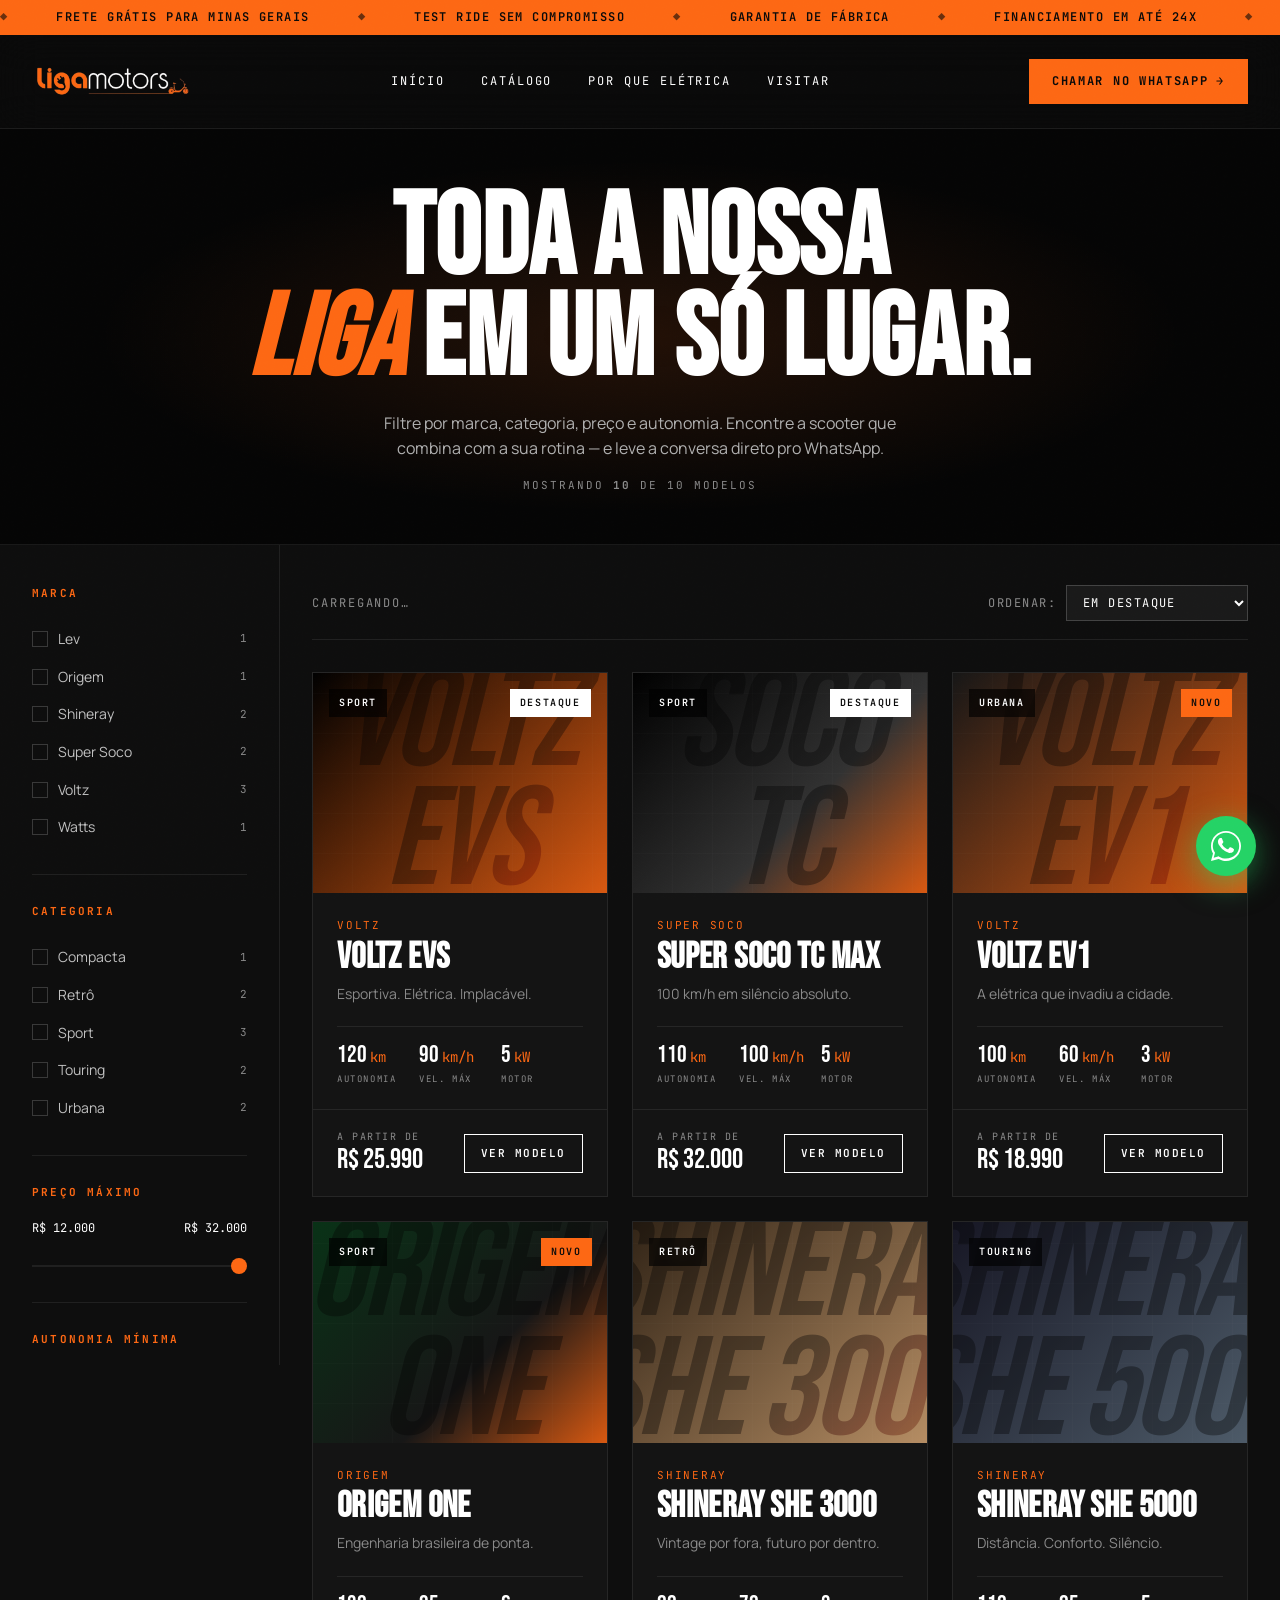
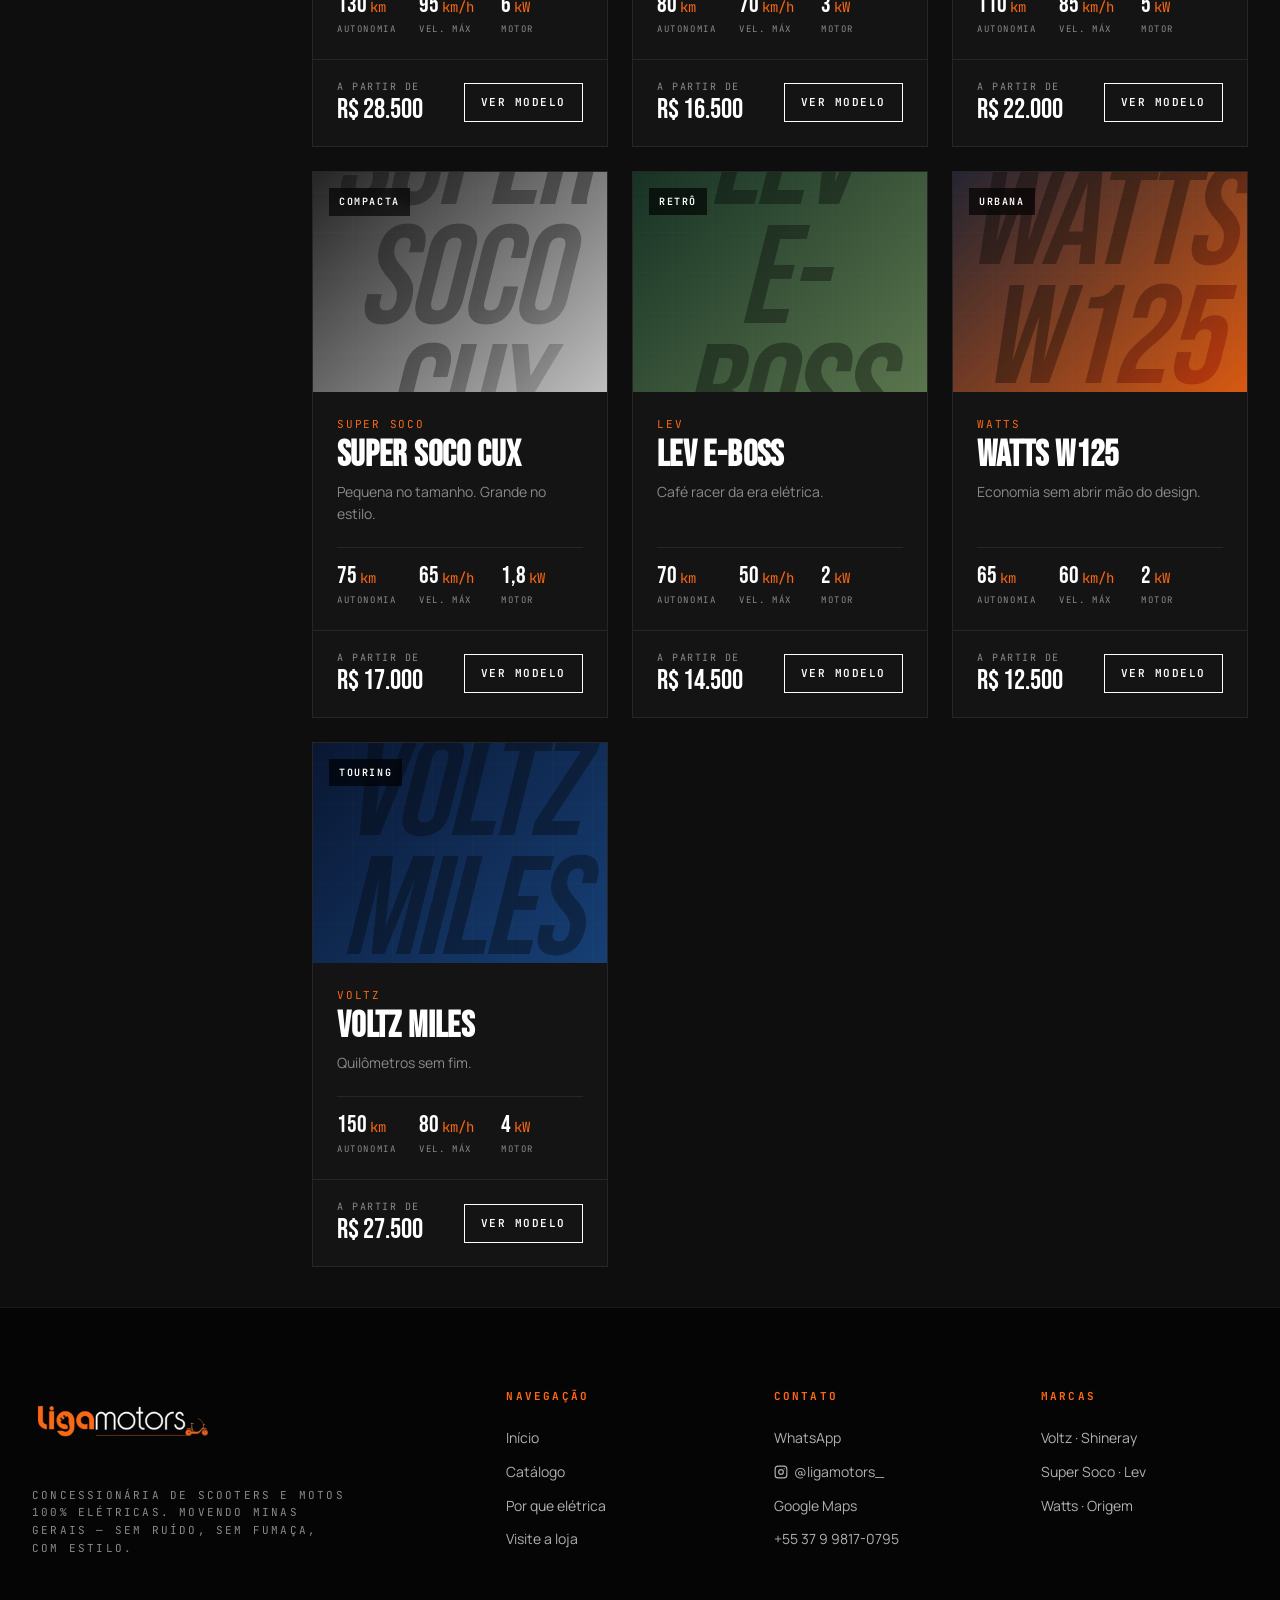
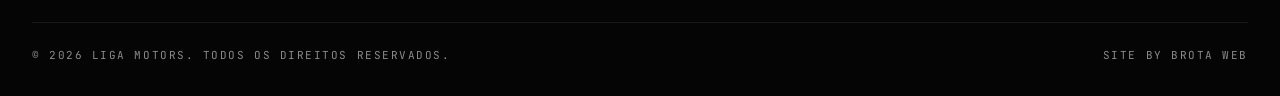
==== commit 5921a51d: "Feat: marcas com marquee automático + drag/touch interativo" ====
--- a/catalogo.html
+++ b/catalogo.html
@@ -7,7 +7,7 @@
 <link rel="preconnect" href="https://fonts.googleapis.com">
 <link rel="preconnect" href="https://fonts.gstatic.com" crossorigin>
 <link href="https://fonts.googleapis.com/css2?family=Bebas+Neue&family=Manrope:wght@300;400;500;600;700&family=JetBrains+Mono:wght@400;500;600&display=swap" rel="stylesheet">
-<link rel="stylesheet" href="assets/styles.css?v=26">
+<link rel="stylesheet" href="assets/styles.css?v=28">
 </head>
 <body>
 
--- a/assets/styles.css
+++ b/assets/styles.css
@@ -680,78 +680,43 @@
   transition: all 0.2s;
 }
 
-/* ===== Marca strip ===== */
+/* ===== Marca strip — marquee automático ===== */
 .brands-strip {
-  padding: 40px 0;
+  padding: 36px 0;
+  overflow: hidden;
   background:
     linear-gradient(to bottom,
       var(--ink) 0%,
       var(--orange) 50%,
       var(--ink) 100%);
 }
-.brand-pill { font-size: 22px; }
-.brands-row {
-  display: flex;
-  align-items: center;
-  justify-content: space-around;
-  gap: 40px;
-  flex-wrap: wrap;
+.brands-track {
+  display: flex;
+  align-items: center;
+  gap: 64px;
+  width: max-content;
+  animation: brands-scroll 22s linear infinite;
+  cursor: grab;
+  user-select: none;
+}
+.brands-track:hover,
+.brands-track.is-dragging {
+  animation-play-state: paused;
+}
+@keyframes brands-scroll {
+  0%   { transform: translateX(0); }
+  100% { transform: translateX(-50%); }
 }
 .brand-pill {
   font-family: var(--display);
   font-size: 28px;
   letter-spacing: 0.08em;
   color: var(--black);
+  white-space: nowrap;
+  flex-shrink: 0;
   transition: color 0.2s;
-  cursor: default;
 }
 .brand-pill:hover { color: var(--white); }
-.brands-drag-hint {
-  display: none;
-}
-
-@media (max-width: 540px) {
-  .brands-drag-hint {
-    display: block;
-    text-align: center;
-    font-family: var(--mono);
-    font-size: 9px;
-    letter-spacing: 0.16em;
-    text-transform: uppercase;
-    color: rgba(0,0,0,0.35);
-    margin-top: 10px;
-    animation: nudge 2s ease-in-out infinite;
-  }
-  @keyframes nudge {
-    0%,100% { transform: translateX(0); opacity: 0.5; }
-    50%      { transform: translateX(4px); opacity: 1; }
-  }
-  .brands-strip {
-    padding: 28px 0;
-    overflow: hidden;
-  }
-  .brands-strip .container {
-    padding: 0;
-    max-width: 100%;
-  }
-  .brands-row {
-    display: flex;
-    flex-wrap: nowrap;
-    justify-content: flex-start;
-    gap: 0;
-    overflow-x: auto;
-    -webkit-overflow-scrolling: touch;
-    scrollbar-width: none;
-    padding: 0 20px;
-    gap: 28px;
-  }
-  .brands-row::-webkit-scrollbar { display: none; }
-  .brand-pill {
-    flex-shrink: 0;
-    font-size: 22px;
-    white-space: nowrap;
-  }
-}
 
 /* ===== Why / Diff section ===== */
 .diff-grid {
@@ -1868,13 +1833,16 @@
     padding: 40px 20px;
   }
   .visit-row {
-    justify-content: center;
-    flex-wrap: wrap;
-    gap: 8px;
+    justify-content: flex-start;
+    gap: 12px;
     text-align: left;
+    padding: 16px 0;
   }
   .visit-row span:first-child {
-    width: auto;
-    min-width: 80px;
-  }
-}
+    width: 90px;
+    flex-shrink: 0;
+  }
+  .visit-row span:last-child {
+    flex: 1;
+  }
+}
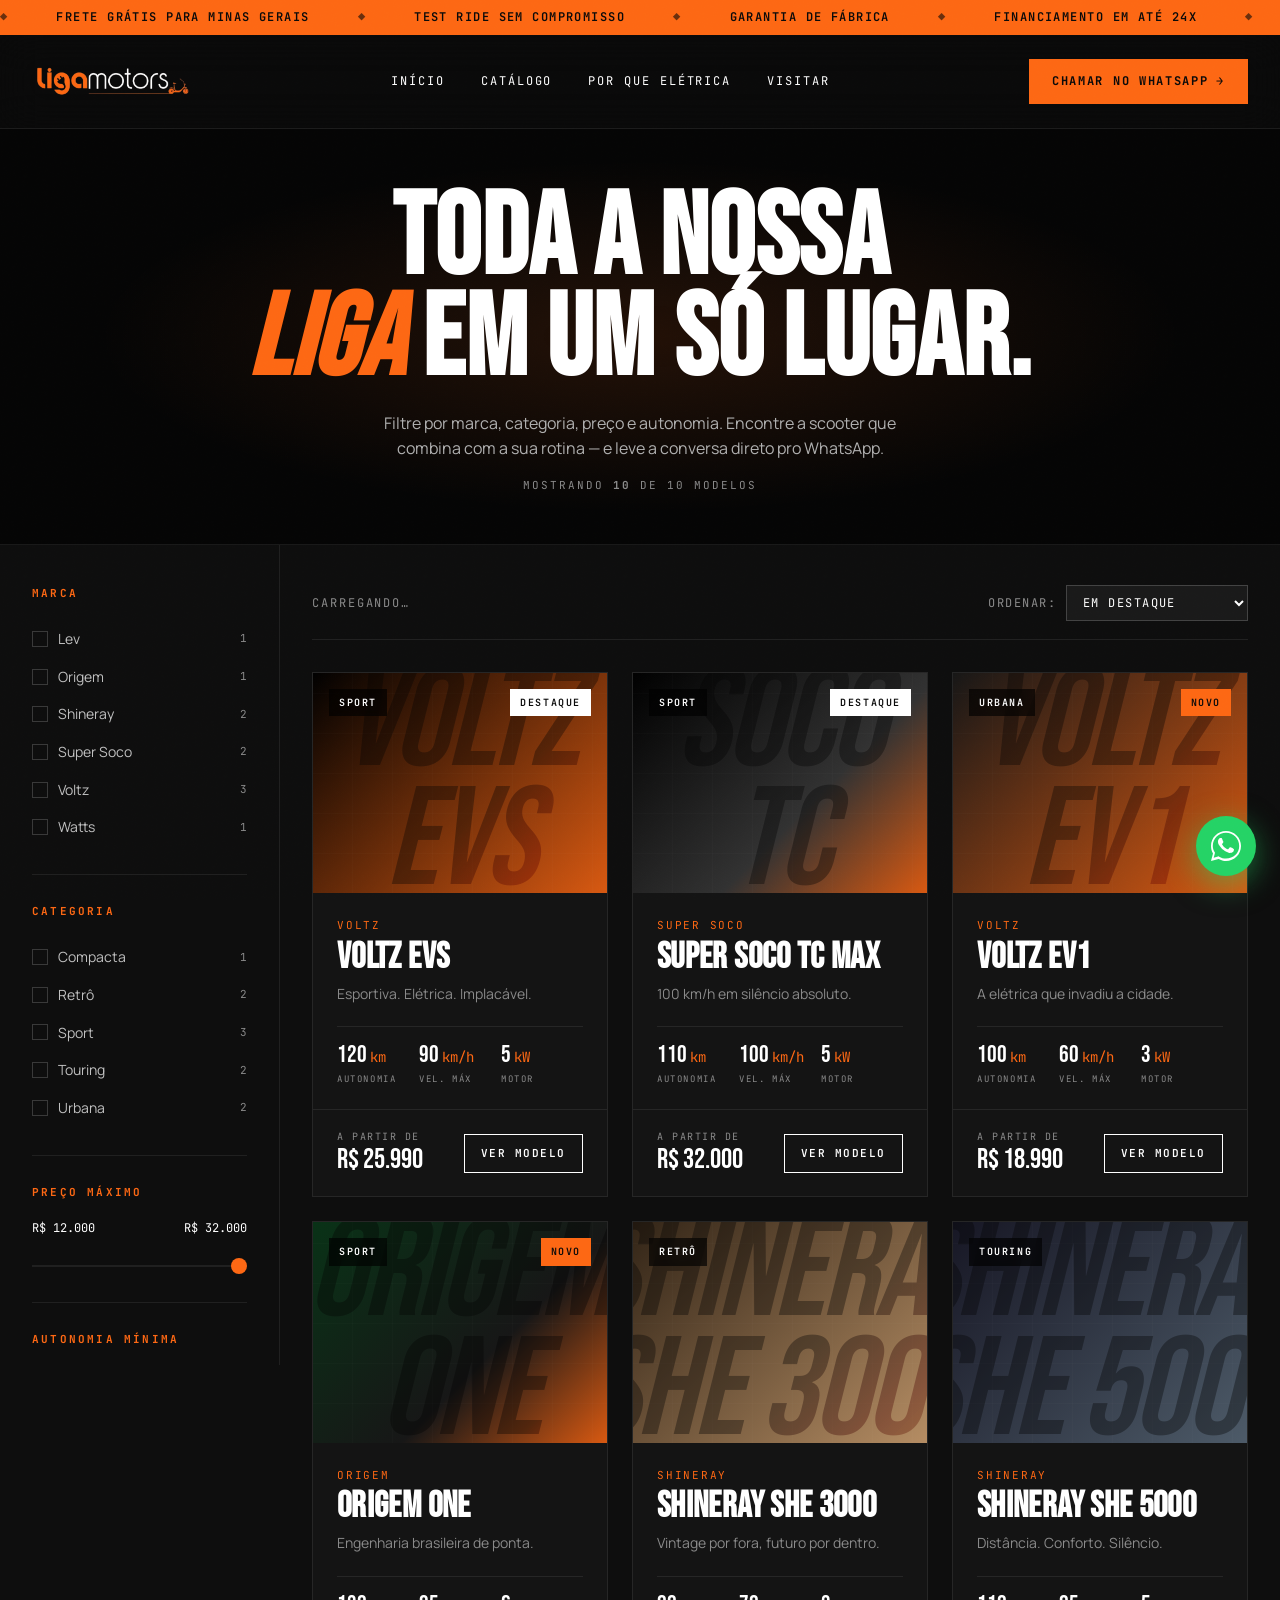
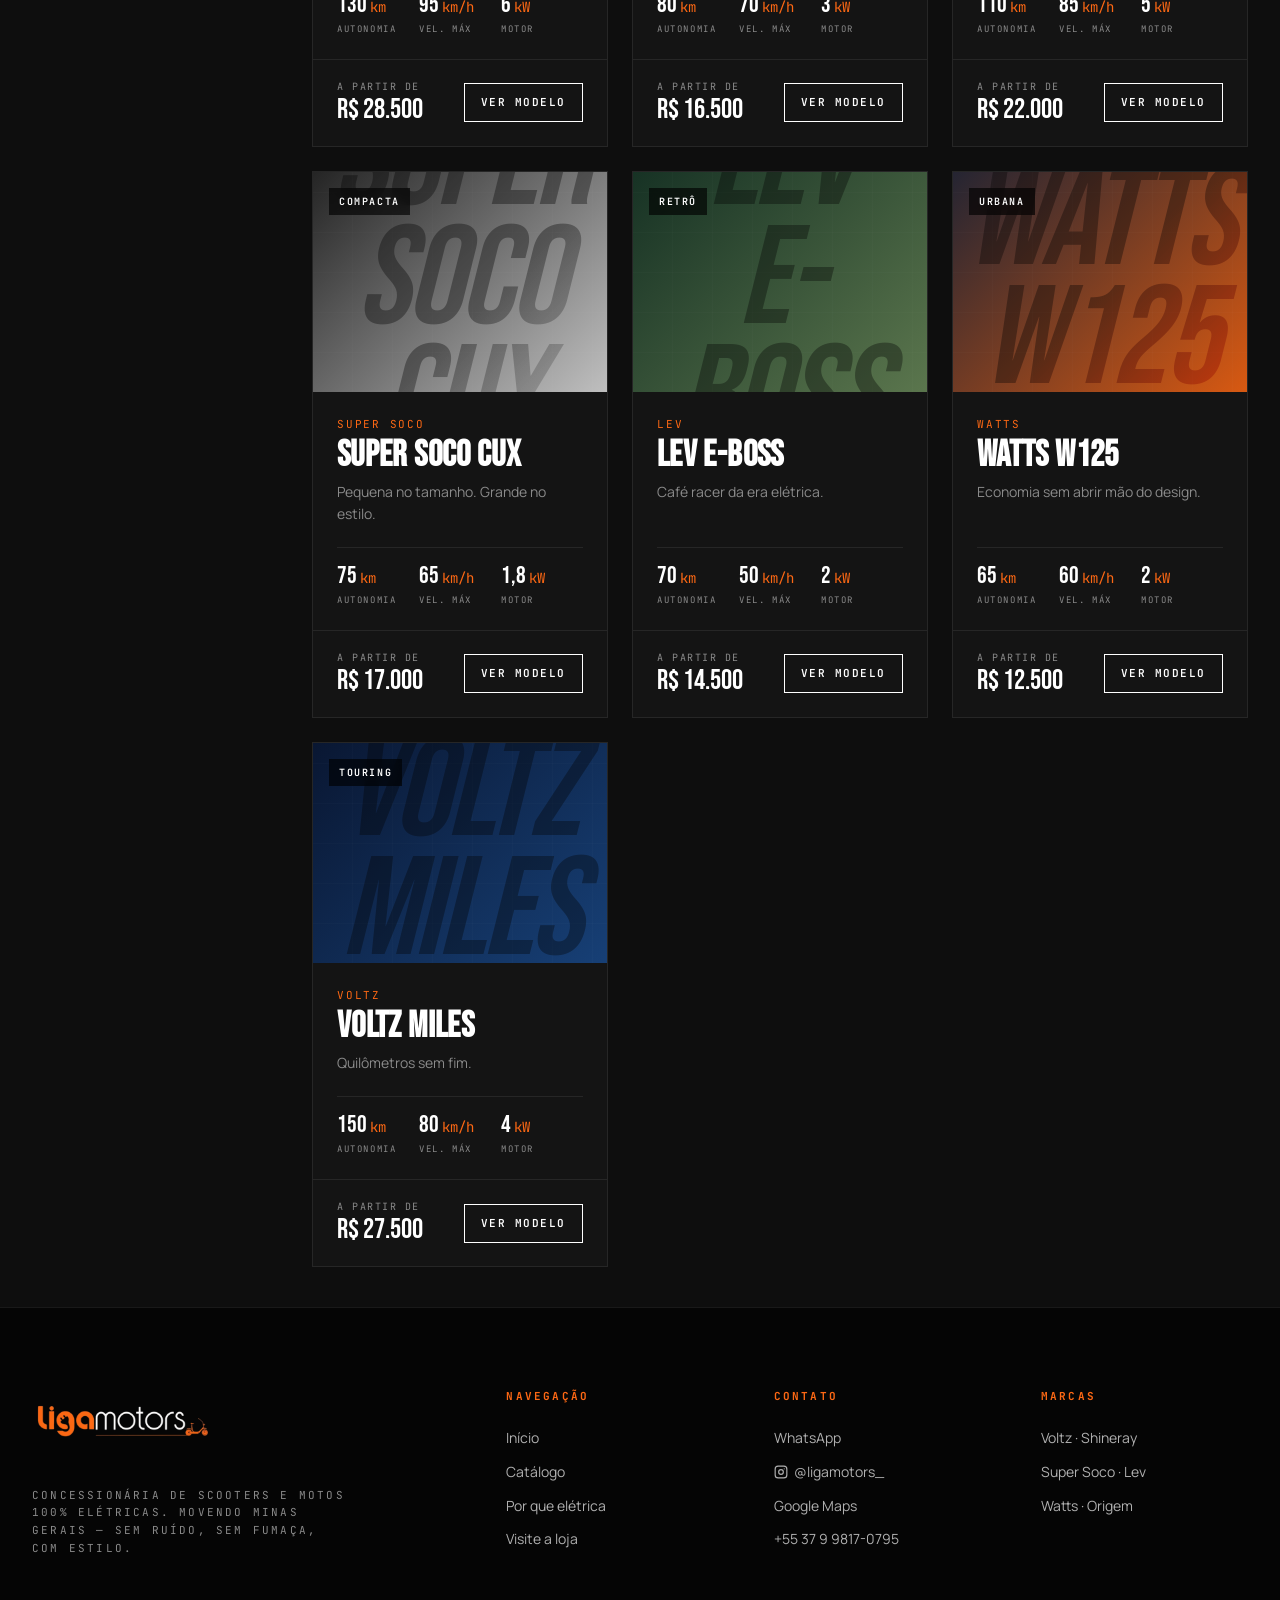
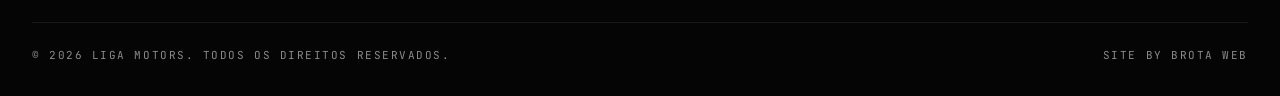
==== commit 171a58e4: "Fix: ficha técnica mobile empilhada (label + valor alinhados)" ====
--- a/catalogo.html
+++ b/catalogo.html
@@ -7,7 +7,7 @@
 <link rel="preconnect" href="https://fonts.googleapis.com">
 <link rel="preconnect" href="https://fonts.gstatic.com" crossorigin>
 <link href="https://fonts.googleapis.com/css2?family=Bebas+Neue&family=Manrope:wght@300;400;500;600;700&family=JetBrains+Mono:wght@400;500;600&display=swap" rel="stylesheet">
-<link rel="stylesheet" href="assets/styles.css?v=28">
+<link rel="stylesheet" href="assets/styles.css?v=29">
 </head>
 <body>
 
--- a/assets/styles.css
+++ b/assets/styles.css
@@ -1627,9 +1627,23 @@
   /* Ficha técnica */
   .specs-grid { grid-template-columns: 1fr; }
   .specs-grid > div { padding-right: 0; padding-left: 0 !important; border-left: none !important; }
-  .spec-row { padding: 14px 0; }
-  .spec-row .sk { font-size: 10px; }
-  .spec-row .sv { font-size: 14px; text-align: right; }
+  .spec-row {
+    display: flex;
+    flex-direction: column;
+    gap: 4px;
+    padding: 14px 0;
+    grid-template-columns: none;
+  }
+  .spec-row .k {
+    font-size: 10px;
+    letter-spacing: 0.18em;
+    color: var(--orange);
+  }
+  .spec-row .v {
+    font-size: 15px;
+    font-weight: 500;
+    color: var(--white);
+  }
 
   /* CTA da moto */
   .model-cta-inner { padding: 60px 20px; }
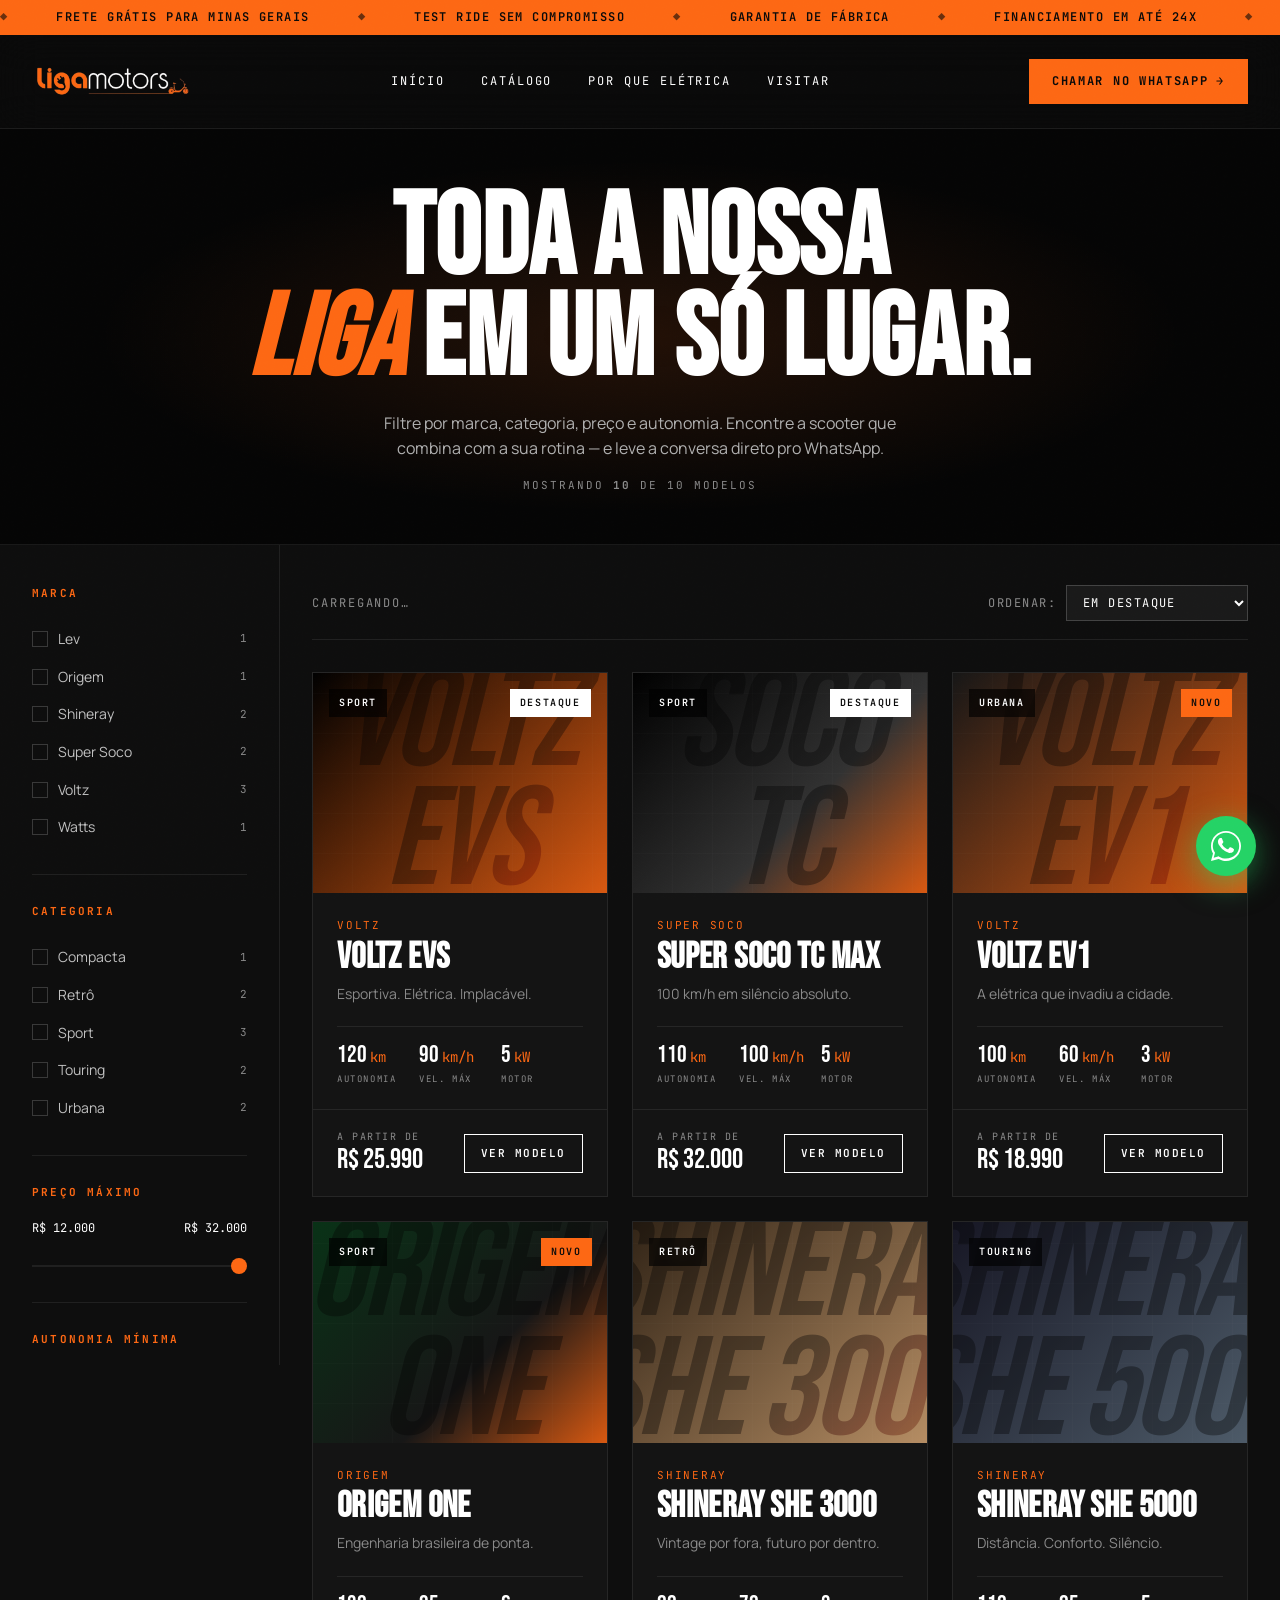
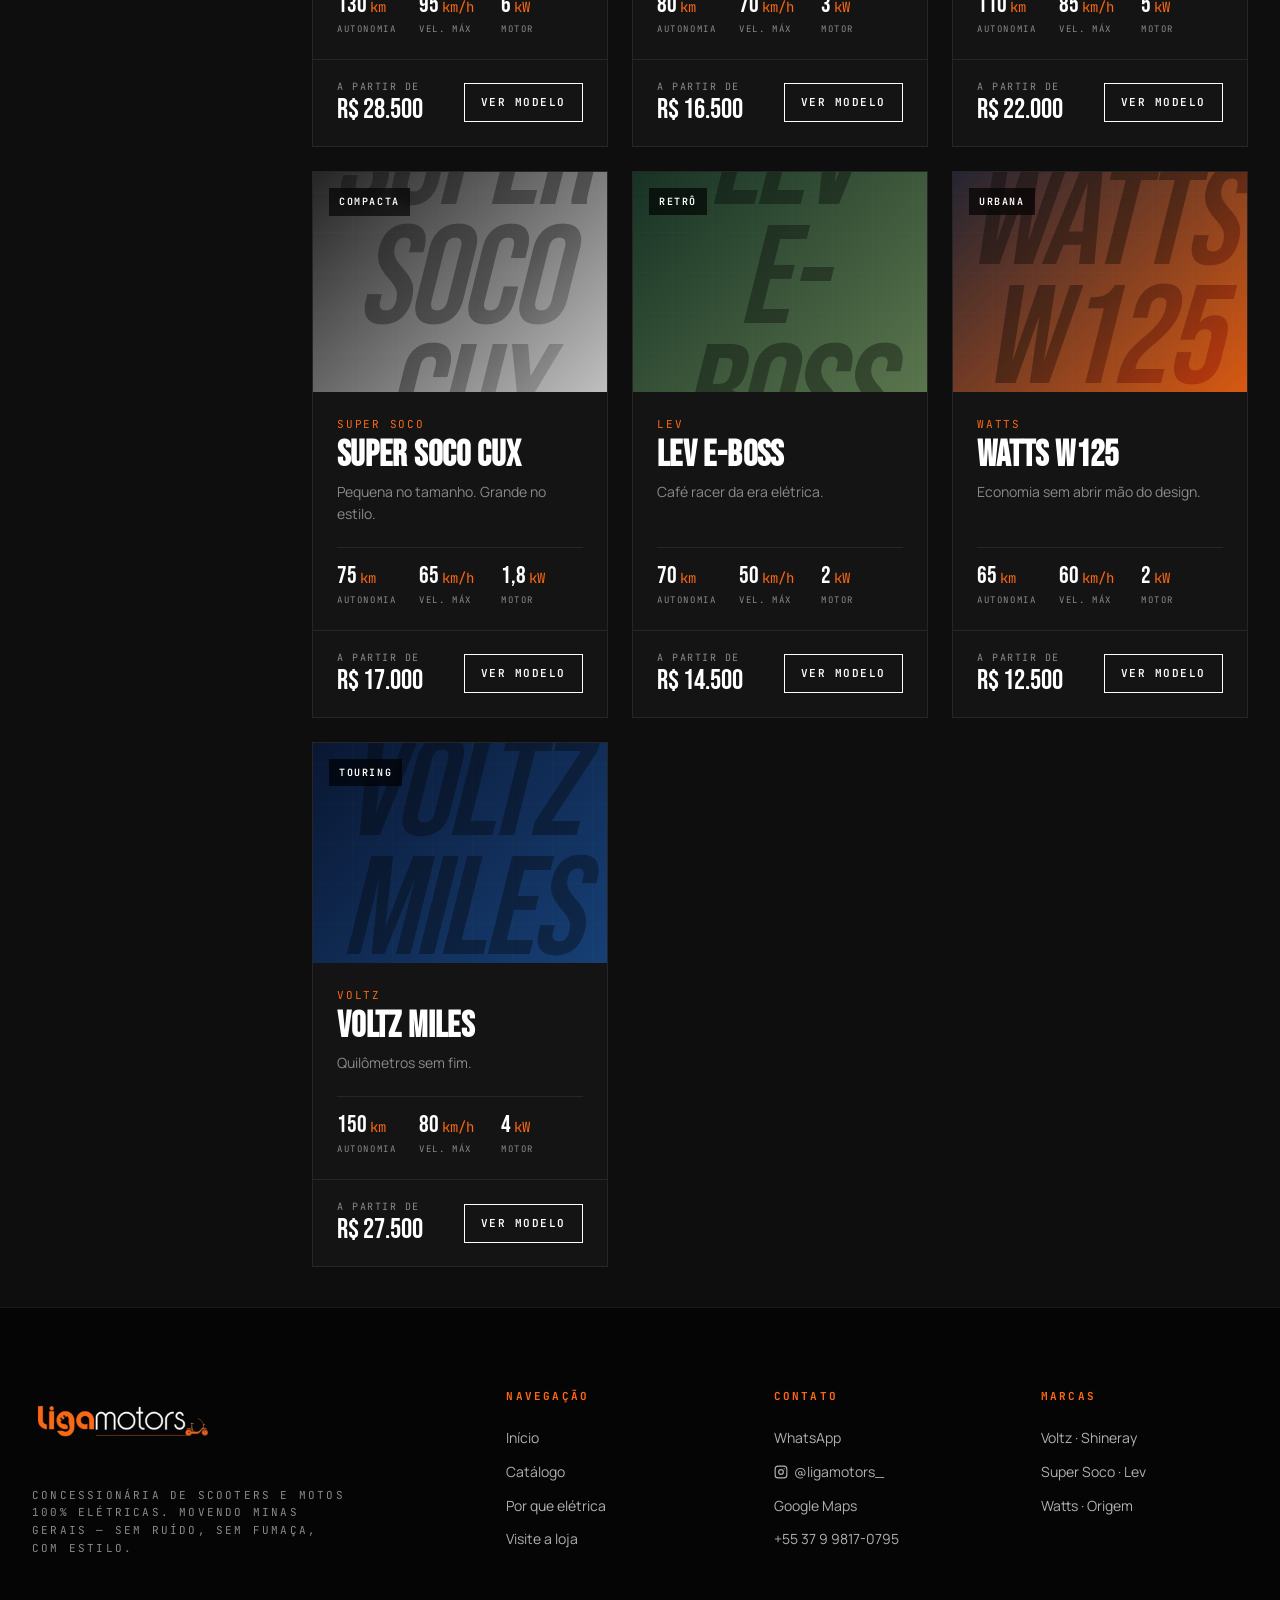
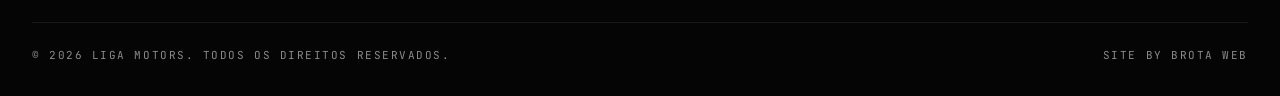
==== commit 0fa9b428: "Fix: ficha técnica mobile — tabela lado a lado centralizada" ====
--- a/catalogo.html
+++ b/catalogo.html
@@ -7,7 +7,7 @@
 <link rel="preconnect" href="https://fonts.googleapis.com">
 <link rel="preconnect" href="https://fonts.gstatic.com" crossorigin>
 <link href="https://fonts.googleapis.com/css2?family=Bebas+Neue&family=Manrope:wght@300;400;500;600;700&family=JetBrains+Mono:wght@400;500;600&display=swap" rel="stylesheet">
-<link rel="stylesheet" href="assets/styles.css?v=29">
+<link rel="stylesheet" href="assets/styles.css?v=30">
 </head>
 <body>
 
--- a/assets/styles.css
+++ b/assets/styles.css
@@ -1625,24 +1625,38 @@
   .feat-cell h3 { font-size: 20px; }
 
   /* Ficha técnica */
-  .specs-grid { grid-template-columns: 1fr; }
-  .specs-grid > div { padding-right: 0; padding-left: 0 !important; border-left: none !important; }
+  .specs-grid {
+    grid-template-columns: 1fr;
+    max-width: 400px;
+    margin: 0 auto;
+  }
+  .specs-grid > div {
+    padding-right: 0;
+    padding-left: 0 !important;
+    border-left: none !important;
+  }
   .spec-row {
     display: flex;
-    flex-direction: column;
-    gap: 4px;
+    flex-direction: row;
+    align-items: center;
+    justify-content: space-between;
+    gap: 12px;
     padding: 14px 0;
     grid-template-columns: none;
   }
   .spec-row .k {
     font-size: 10px;
-    letter-spacing: 0.18em;
+    letter-spacing: 0.16em;
     color: var(--orange);
+    flex: 0 0 110px;
+    line-height: 1.4;
   }
   .spec-row .v {
-    font-size: 15px;
+    font-size: 14px;
     font-weight: 500;
     color: var(--white);
+    text-align: right;
+    flex: 1;
   }
 
   /* CTA da moto */
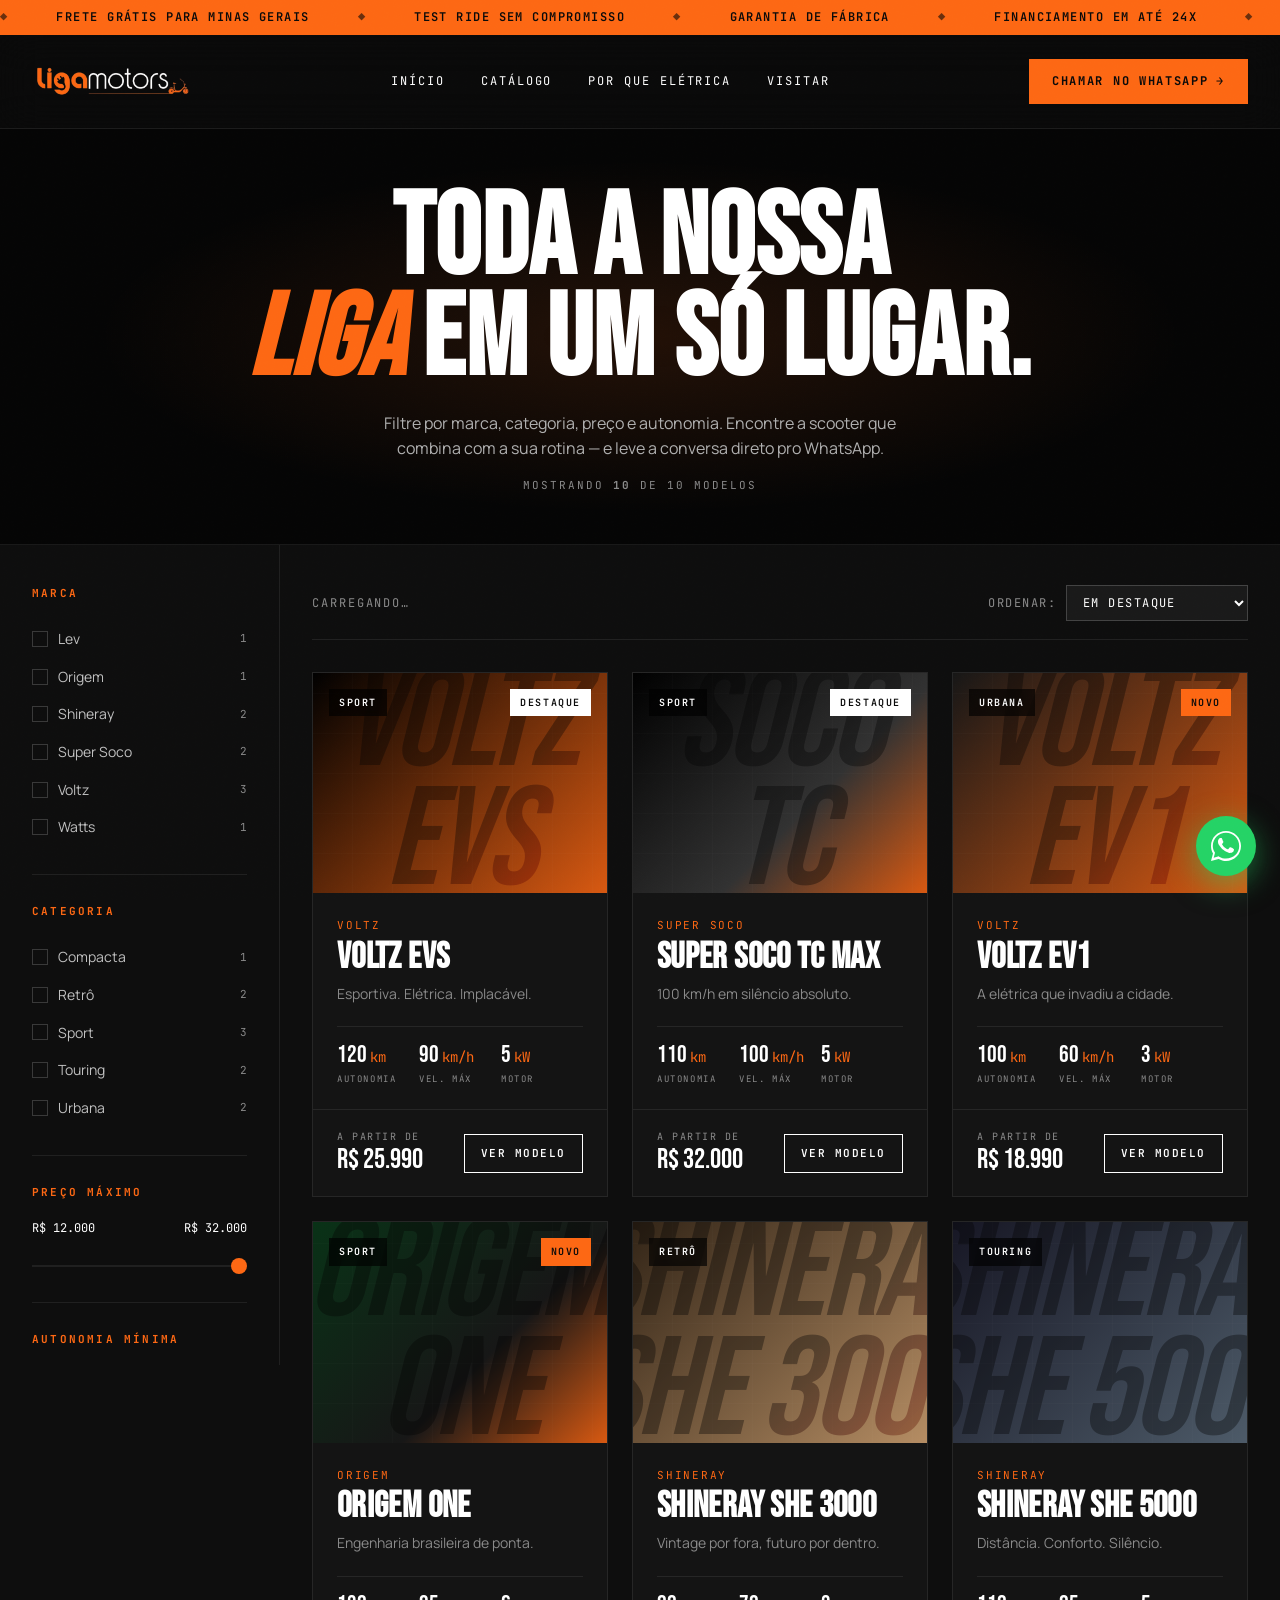
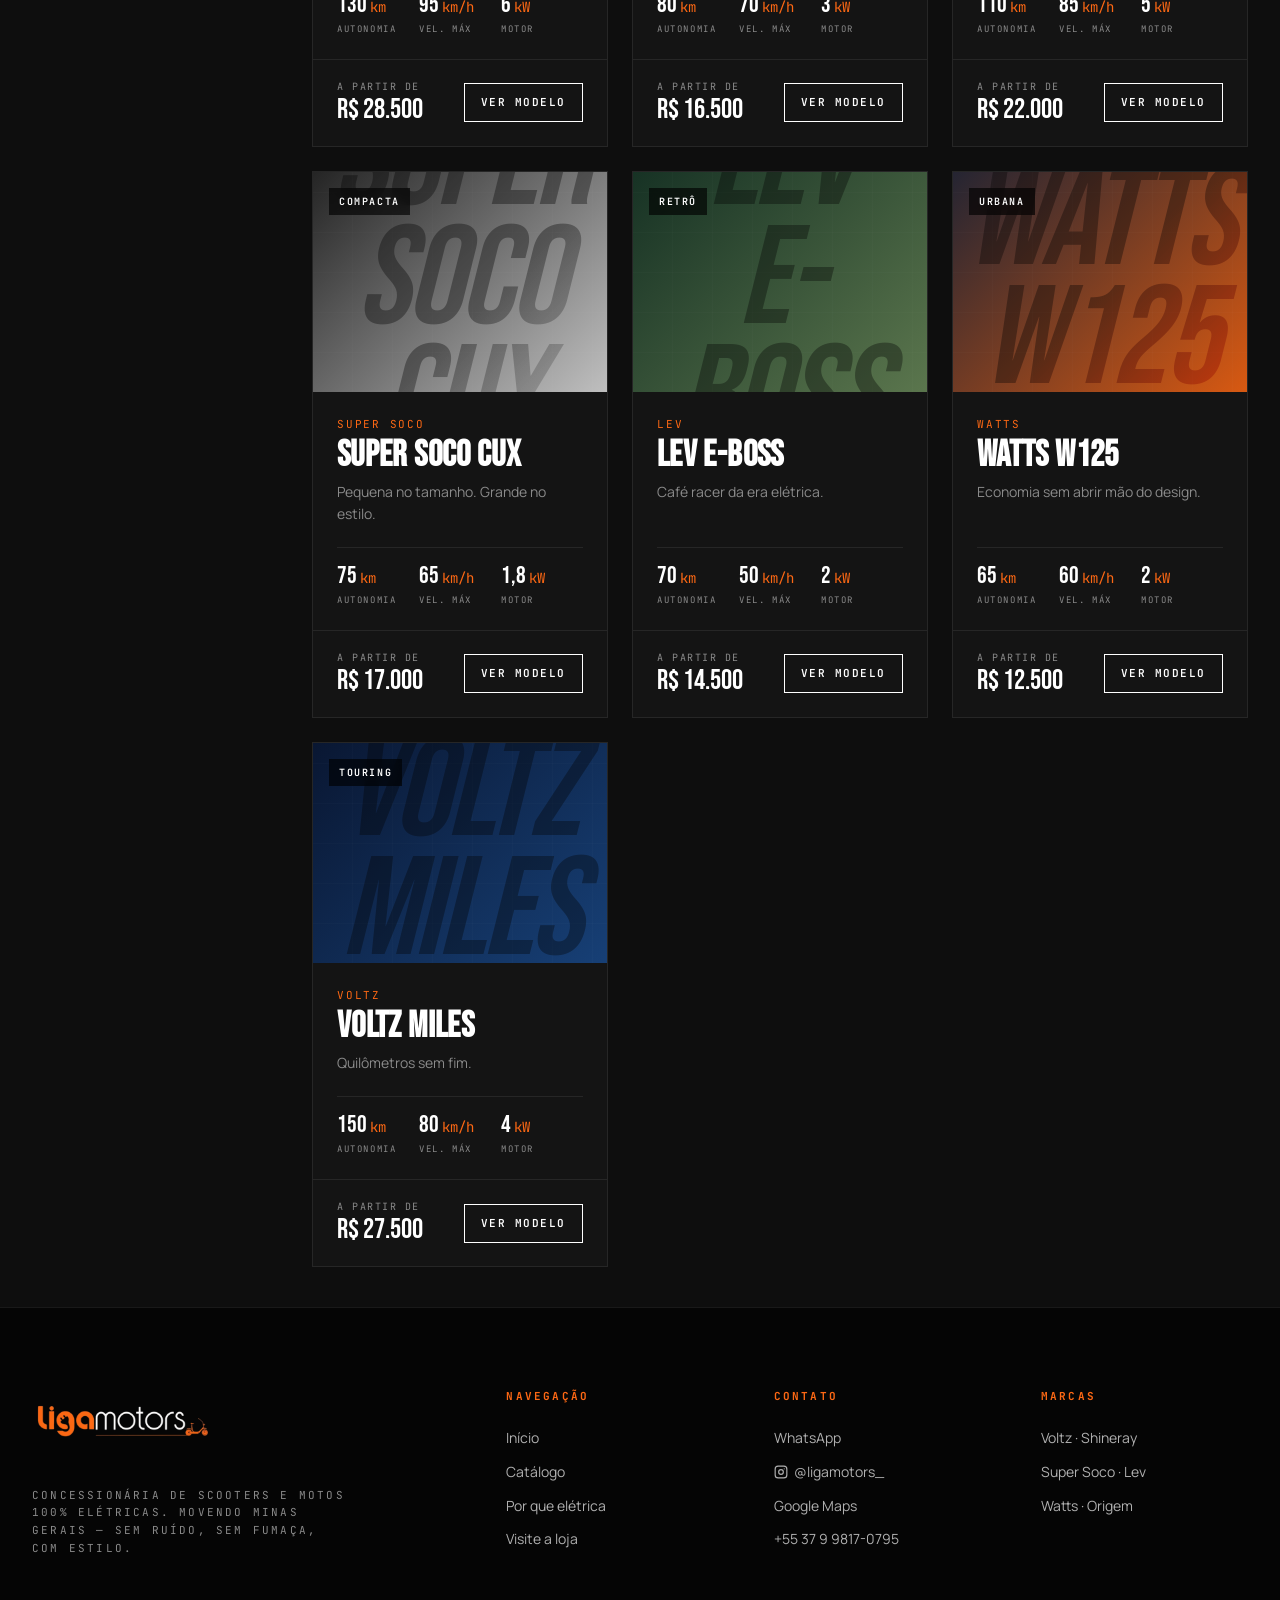
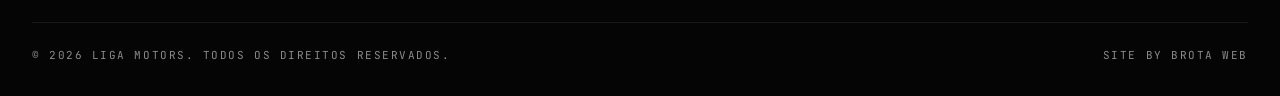
==== commit 79ad7c69: "Fix: ficha técnica mobile — zerando padding dos grupos, tabela uniforme" ====
--- a/catalogo.html
+++ b/catalogo.html
@@ -7,7 +7,7 @@
 <link rel="preconnect" href="https://fonts.googleapis.com">
 <link rel="preconnect" href="https://fonts.gstatic.com" crossorigin>
 <link href="https://fonts.googleapis.com/css2?family=Bebas+Neue&family=Manrope:wght@300;400;500;600;700&family=JetBrains+Mono:wght@400;500;600&display=swap" rel="stylesheet">
-<link rel="stylesheet" href="assets/styles.css?v=30">
+<link rel="stylesheet" href="assets/styles.css?v=31">
 </head>
 <body>
 
--- a/assets/styles.css
+++ b/assets/styles.css
@@ -1626,30 +1626,32 @@
 
   /* Ficha técnica */
   .specs-grid {
-    grid-template-columns: 1fr;
-    max-width: 400px;
-    margin: 0 auto;
-  }
-  .specs-grid > div {
-    padding-right: 0;
-    padding-left: 0 !important;
-    border-left: none !important;
+    grid-template-columns: 1fr !important;
+    border-top: 1px solid var(--line);
+  }
+  .specs-grid > div,
+  .specs-grid > div:nth-child(odd),
+  .specs-grid > div:nth-child(even) {
+    padding: 0 !important;
+    border: none !important;
   }
   .spec-row {
-    display: flex;
-    flex-direction: row;
-    align-items: center;
+    display: flex !important;
+    flex-direction: row !important;
+    align-items: flex-start;
     justify-content: space-between;
-    gap: 12px;
-    padding: 14px 0;
-    grid-template-columns: none;
+    gap: 16px;
+    padding: 16px 0;
+    border-bottom: 1px solid var(--line);
+    grid-template-columns: none !important;
   }
   .spec-row .k {
     font-size: 10px;
     letter-spacing: 0.16em;
     color: var(--orange);
-    flex: 0 0 110px;
-    line-height: 1.4;
+    flex: 0 0 130px;
+    line-height: 1.5;
+    padding-top: 2px;
   }
   .spec-row .v {
     font-size: 14px;
@@ -1657,6 +1659,7 @@
     color: var(--white);
     text-align: right;
     flex: 1;
+    line-height: 1.5;
   }
 
   /* CTA da moto */
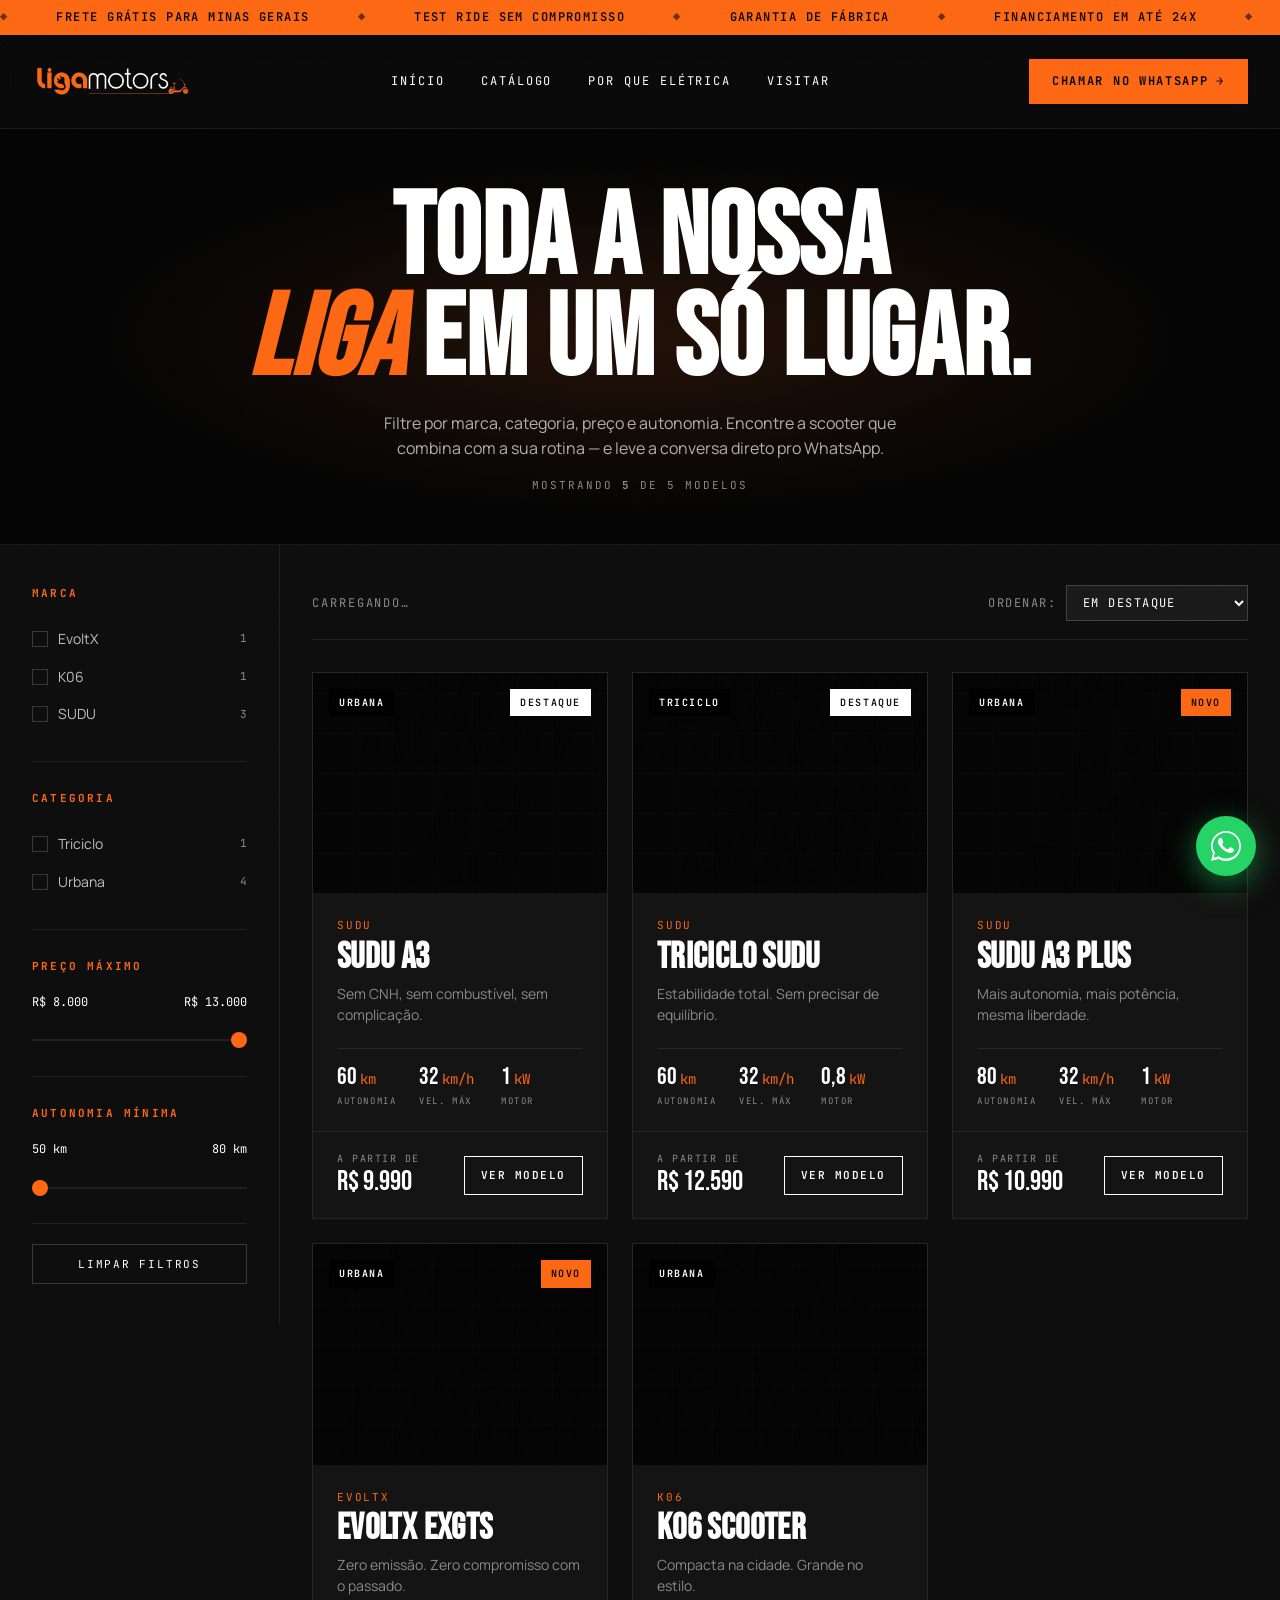
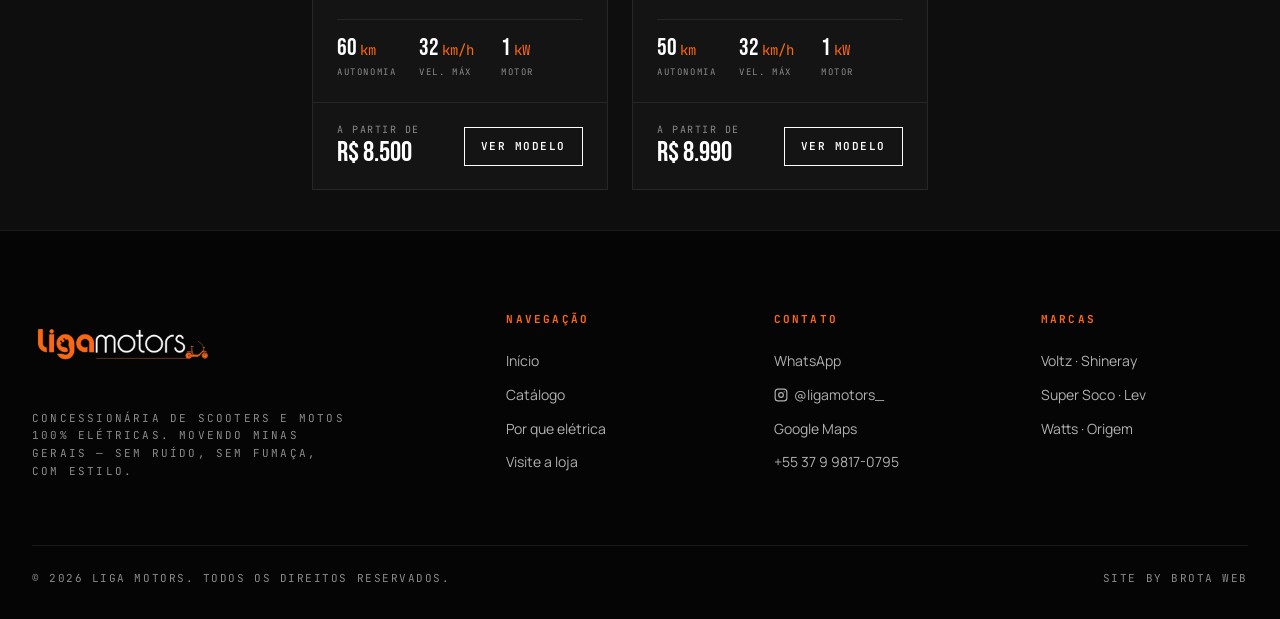
==== commit b2b3eb6e: "Feat: modelos reais Liga Motors com fotos — SUDU A3, A3 Plus, Triciclo, K06, EvoltX" ====
--- a/catalogo.html
+++ b/catalogo.html
@@ -7,7 +7,7 @@
 <link rel="preconnect" href="https://fonts.googleapis.com">
 <link rel="preconnect" href="https://fonts.gstatic.com" crossorigin>
 <link href="https://fonts.googleapis.com/css2?family=Bebas+Neue&family=Manrope:wght@300;400;500;600;700&family=JetBrains+Mono:wght@400;500;600&display=swap" rel="stylesheet">
-<link rel="stylesheet" href="assets/styles.css?v=31">
+<link rel="stylesheet" href="assets/styles.css?v=33">
 </head>
 <body>
 
--- a/assets/styles.css
+++ b/assets/styles.css
@@ -539,7 +539,10 @@
 .bike-image .bg {
   position: absolute;
   inset: 0;
-  opacity: 0.85;
+  opacity: 0.92;
+  background-size: cover;
+  background-position: center;
+  background-repeat: no-repeat;
 }
 .bike-image::after {
   content: "";
@@ -1459,7 +1462,10 @@
 .product-image .bg {
   position: absolute;
   inset: 0;
-  opacity: 0.9;
+  opacity: 0.95;
+  background-size: cover;
+  background-position: center;
+  background-repeat: no-repeat;
 }
 .product-image::after {
   content: "";
@@ -1789,6 +1795,56 @@
 .reveal[data-delay="3"] { transition-delay: 0.3s; }
 .reveal[data-delay="4"] { transition-delay: 0.4s; }
 
+/* ===== Galeria de fotos do produto ===== */
+.product-image-wrap {
+  display: flex;
+  flex-direction: column;
+  gap: 12px;
+}
+.photo-thumbs {
+  display: flex;
+  gap: 8px;
+  flex-wrap: wrap;
+}
+.photo-thumb {
+  width: 80px;
+  height: 60px;
+  overflow: hidden;
+  border: 2px solid var(--line);
+  cursor: pointer;
+  transition: border-color 0.2s;
+  flex-shrink: 0;
+}
+.photo-thumb img {
+  width: 100%;
+  height: 100%;
+  object-fit: cover;
+  display: block;
+  transition: transform 0.3s;
+}
+.photo-thumb:hover { border-color: var(--mute); }
+.photo-thumb:hover img { transform: scale(1.08); }
+.photo-thumb.active { border-color: var(--orange); }
+
+/* Mobile card slide-in (esquerda / direita alternado) */
+@media (max-width: 540px) {
+  .mob-slide-left {
+    opacity: 0;
+    transform: translateX(-72px);
+    transition: opacity 0.55s ease, transform 0.55s cubic-bezier(0.25, 0.46, 0.45, 0.94);
+  }
+  .mob-slide-right {
+    opacity: 0;
+    transform: translateX(72px);
+    transition: opacity 0.55s ease, transform 0.55s cubic-bezier(0.25, 0.46, 0.45, 0.94);
+  }
+  .mob-slide-left.in,
+  .mob-slide-right.in {
+    opacity: 1;
+    transform: translateX(0);
+  }
+}
+
 /* ===== Home — Centralização Mobile ===== */
 @media (max-width: 540px) {
   /* Hero */
